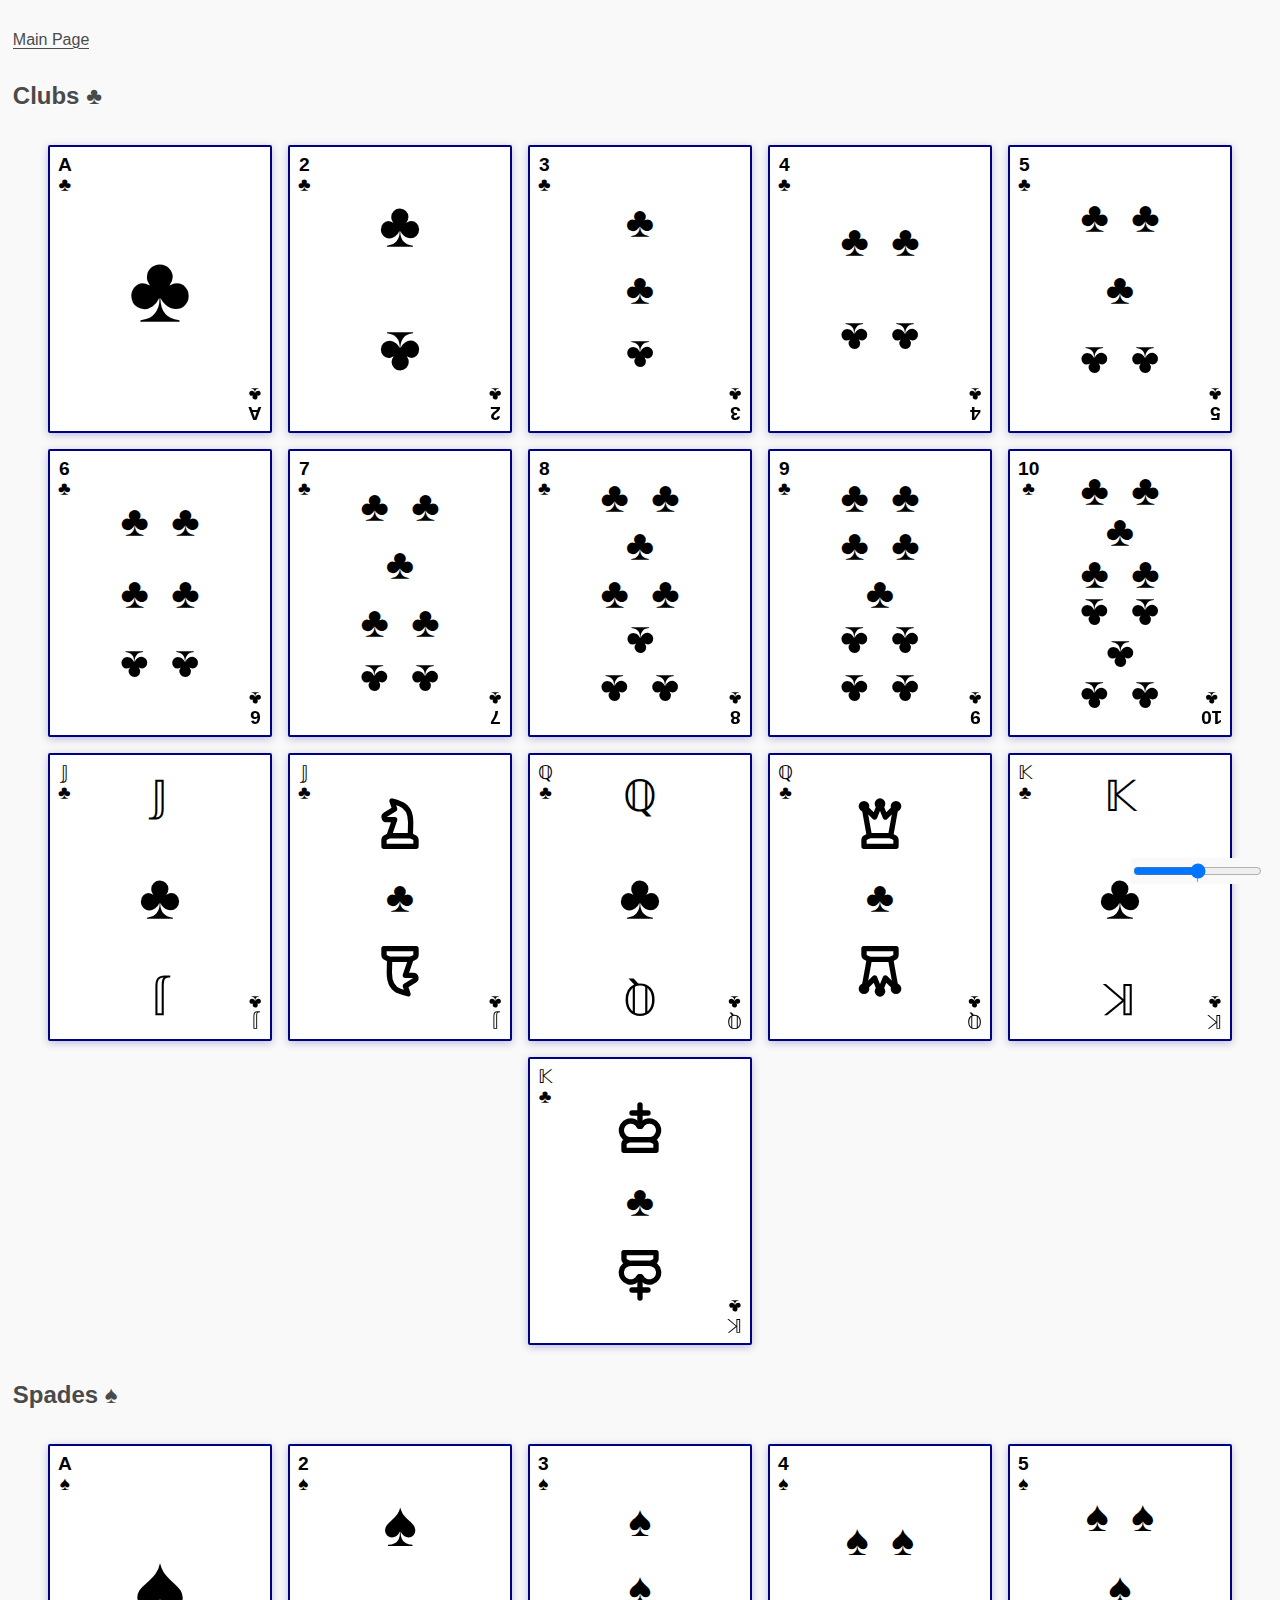
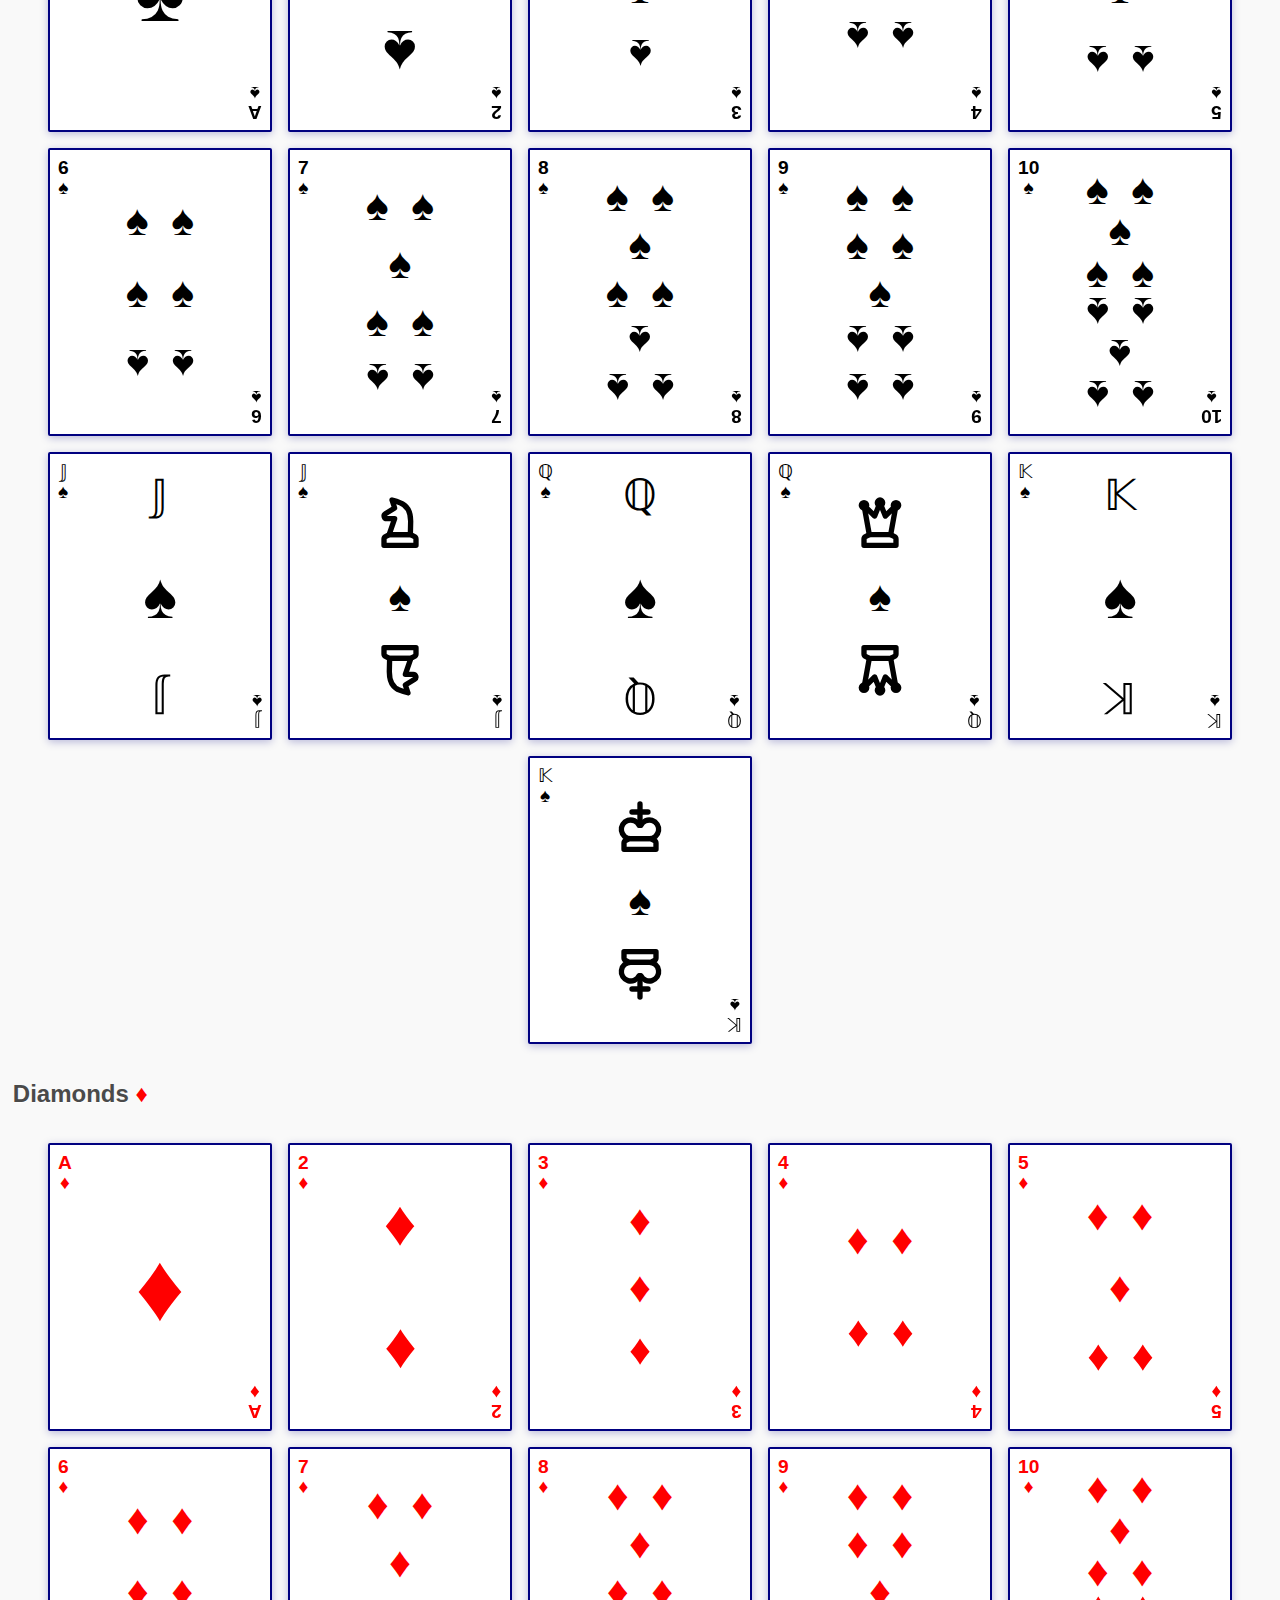
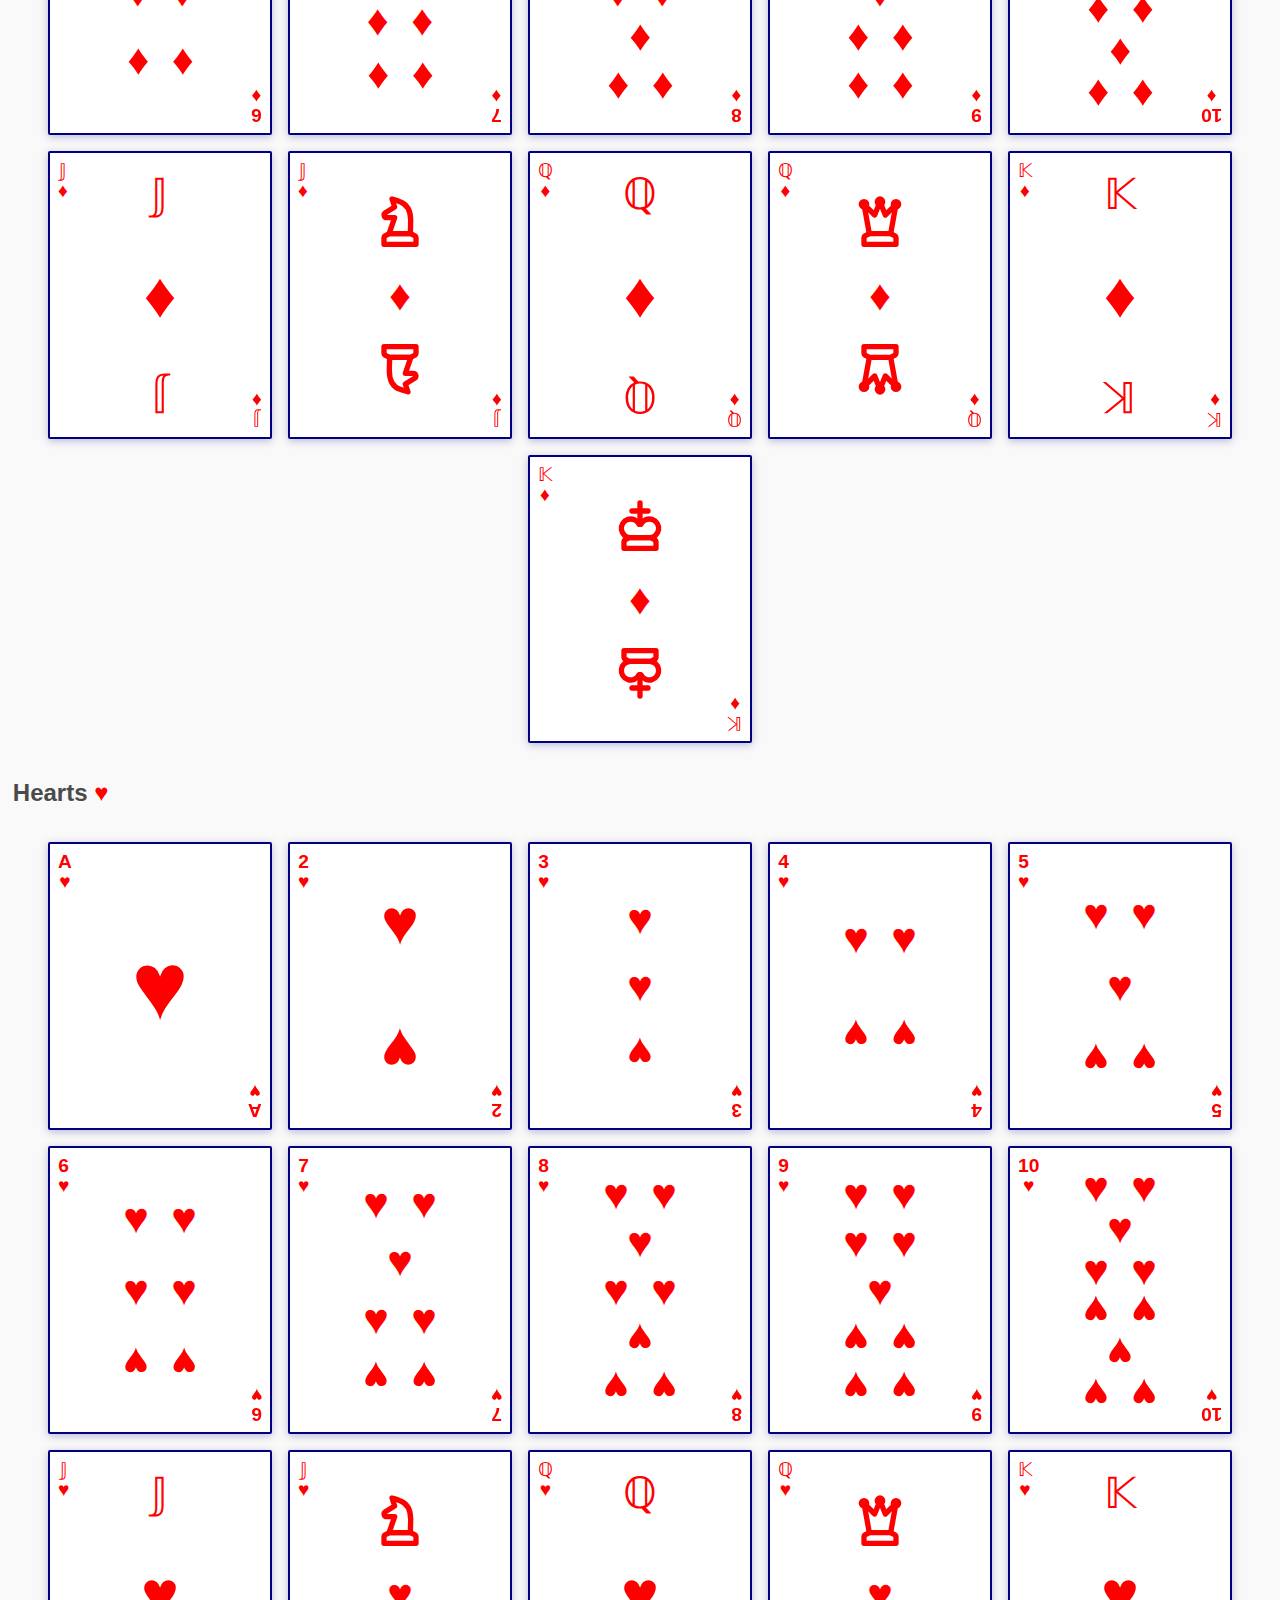
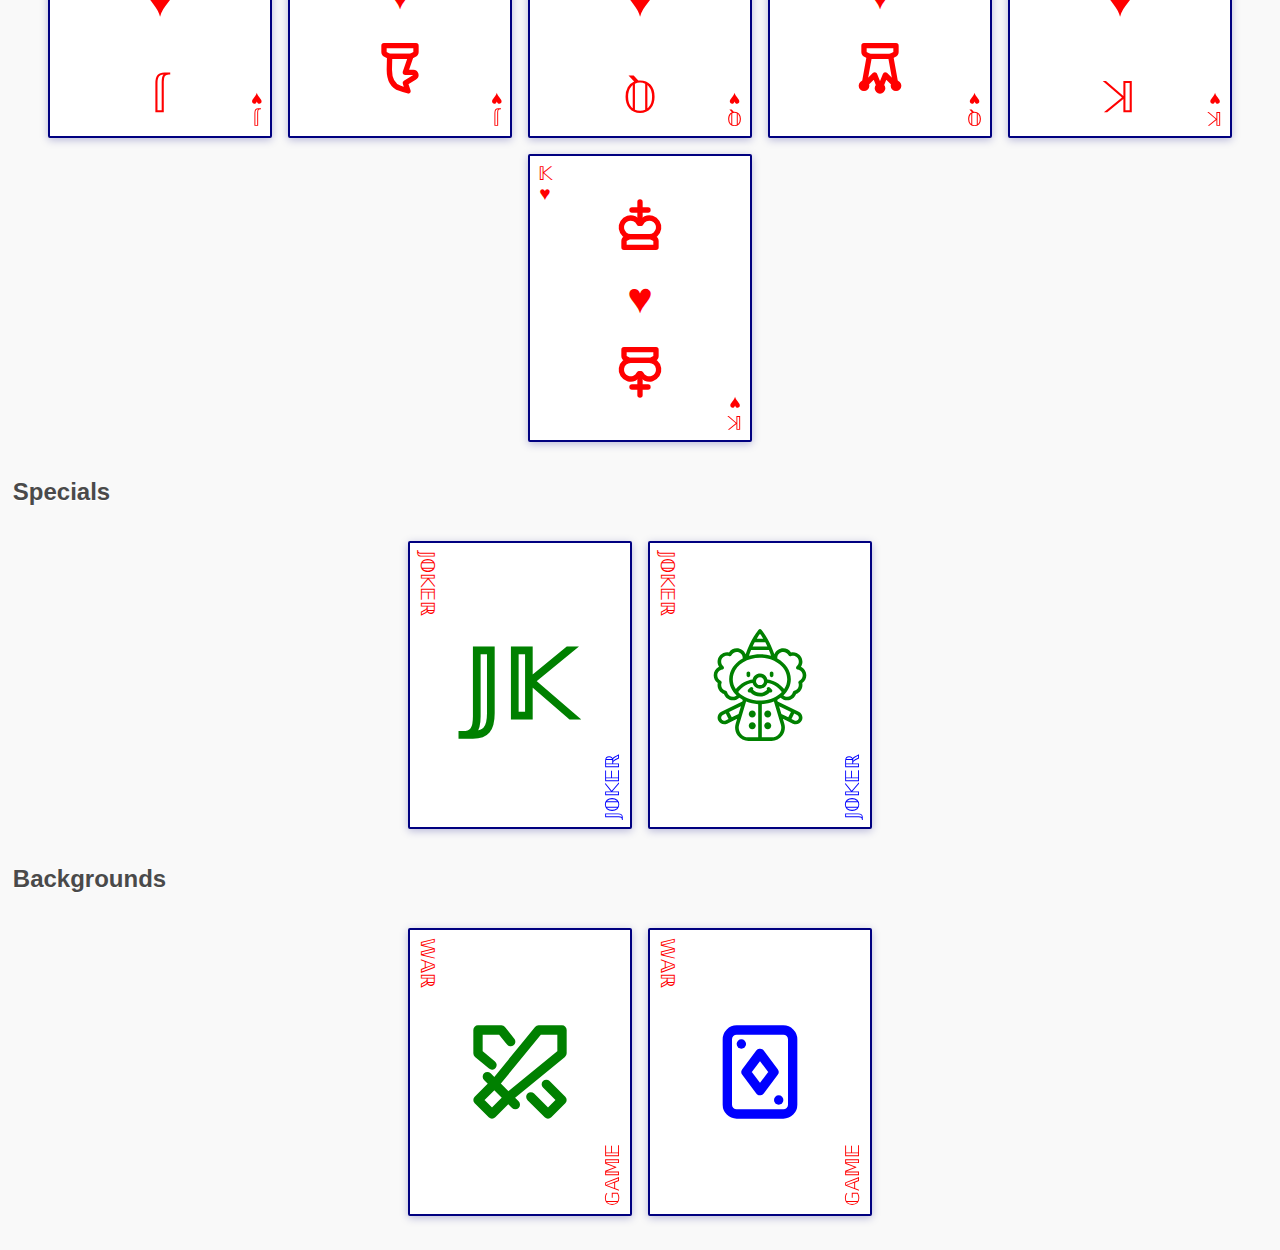
==== card-list.html @ 455659ad "first commit" ====
<html lang="en">
<head>
  <meta name="viewport" content="width=device-width, initial-scale=1.0">

  <link rel="stylesheet" href="./styles/main.css" />
</head>

<body>
  <a href="./index.html">Main Page</a>
  
  <div id="main-container">
    <h2>Clubs &clubsuit;</h2>
    <div class="list">

      <!-- Ace  -->
      <div class="card black">
        <div class="card-top align-items-center">
          <span class="small-letter-suit bold">A</span>
          <span class="small-letter-suit">&clubsuit;</span>
        </div>
        <div class="card-body">
          <span class="single-letter-suit">&clubsuit;</span>
        </div>
        <div class="card-bottom align-items-center">
          <span class="small-letter-suit bold">A</span>
          <span class="small-letter-suit">&clubsuit;</span>
        </div>
      </div>

      <!-- 2 -->
      <div class="card black">
        <div class="card-top align-items-center">
          <span class="small-letter-suit bold">2</span>
          <span class="small-letter-suit">&clubsuit;</span>
        </div>
        <div class="card-body">
          <span class="double-letter-suit">&clubsuit;</span>
          <span class="double-letter-suit flipped">&clubsuit;</span>
        </div>
        <div class="card-bottom align-items-center">
          <span class="small-letter-suit bold">2</span>
          <span class="small-letter-suit">&clubsuit;</span>
        </div>
      </div>

      <!-- 3 -->
      <div class="card black">
        <div class="card-top align-items-center">
          <span class="small-letter-suit bold">3</span>
          <span class="small-letter-suit">&clubsuit;</span>
        </div>
        <div class="card-body">
          <span class="default-letter-suit">&clubsuit;</span>
          <span class="default-letter-suit">&clubsuit;</span>
          <span class="default-letter-suit flipped">&clubsuit;</span>
        </div>
        <div class="card-bottom align-items-center">
          <span class="small-letter-suit bold">3</span>
          <span class="small-letter-suit">&clubsuit;</span>
        </div>
      </div>

      <!-- 4 -->
      <div class="card black">
        <div class="card-top align-items-center">
          <span class="small-letter-suit bold">4</span>
          <span class="small-letter-suit">&clubsuit;</span>
        </div>
        <div class="card-body">
          <div class="suit-group">
            <span class="default-letter-suit">&clubsuit;</span>
            <span class="default-letter-suit">&clubsuit;</span>
          </div>

          <div class="suit-group flipped">
            <span class="default-letter-suit">&clubsuit;</span>
            <span class="default-letter-suit">&clubsuit;</span>
          </div>
        </div>
        <div class="card-bottom align-items-center">
          <span class="small-letter-suit bold">4</span>
          <span class="small-letter-suit">&clubsuit;</span>
        </div>
      </div>

      <!-- 5 -->
      <div class="card black">
        <div class="card-top align-items-center">
          <span class="small-letter-suit bold">5</span>
          <span class="small-letter-suit">&clubsuit;</span>
        </div>
        <div class="card-body">
          <div class="suit-group">
            <span class="default-letter-suit">&clubsuit;</span>
            <span class="default-letter-suit">&clubsuit;</span>
          </div>
          <div class="suit-group">
            <span class="default-letter-suit">&clubsuit;</span>
          </div>
          <div class="suit-group flipped">
            <span class="default-letter-suit">&clubsuit;</span>
            <span class="default-letter-suit">&clubsuit;</span>
          </div>
        </div>
        <div class="card-bottom align-items-center">
          <span class="small-letter-suit bold">5</span>
          <span class="small-letter-suit">&clubsuit;</span>
        </div>
      </div>

      <!-- 6 -->
      <div class="card black">
        <div class="card-top align-items-center">
          <span class="small-letter-suit bold">6</span>
          <span class="small-letter-suit">&clubsuit;</span>
        </div>
        <div class="card-body">
          <div class="suit-group">
            <span class="default-letter-suit">&clubsuit;</span>
            <span class="default-letter-suit">&clubsuit;</span>
          </div>
          <div class="suit-group">
            <span class="default-letter-suit">&clubsuit;</span>
            <span class="default-letter-suit">&clubsuit;</span>
          </div>
          <div class="suit-group flipped">
            <span class="default-letter-suit">&clubsuit;</span>
            <span class="default-letter-suit">&clubsuit;</span>
          </div>
        </div>
        <div class="card-bottom align-items-center">
          <span class="small-letter-suit bold">6</span>
          <span class="small-letter-suit">&clubsuit;</span>
        </div>
      </div>

      <!-- 7 -->
      <div class="card black">
        <div class="card-top align-items-center">
          <span class="small-letter-suit bold">7</span>
          <span class="small-letter-suit">&clubsuit;</span>
        </div>
        <div class="card-body">
          <div class="suit-group">
            <span class="default-letter-suit">&clubsuit;</span>
            <span class="default-letter-suit">&clubsuit;</span>
          </div>
          <div class="suit-group">
            <span class="default-letter-suit">&clubsuit;</span>
          </div>
          <div class="suit-group">
            <span class="default-letter-suit">&clubsuit;</span>
            <span class="default-letter-suit">&clubsuit;</span>
          </div>
          <div class="suit-group flipped">
            <span class="default-letter-suit">&clubsuit;</span>
            <span class="default-letter-suit">&clubsuit;</span>
          </div>
        </div>
        <div class="card-bottom align-items-center">
          <span class="small-letter-suit bold">7</span>
          <span class="small-letter-suit">&clubsuit;</span>
        </div>
      </div>

      <!-- 8 -->
      <div class="card black">
        <div class="card-top align-items-center">
          <span class="small-letter-suit bold">8</span>
          <span class="small-letter-suit">&clubsuit;</span>
        </div>
        <div class="card-body">
          <div class="suit-group">
            <span class="default-letter-suit">&clubsuit;</span>
            <span class="default-letter-suit">&clubsuit;</span>
          </div>
          <div class="suit-group">
            <span class="default-letter-suit">&clubsuit;</span>
          </div>
          <div class="suit-group">
            <span class="default-letter-suit">&clubsuit;</span>
            <span class="default-letter-suit">&clubsuit;</span>
          </div>
          <div class="suit-group flipped">
            <span class="default-letter-suit">&clubsuit;</span>
          </div>
          <div class="suit-group flipped">
            <span class="default-letter-suit">&clubsuit;</span>
            <span class="default-letter-suit">&clubsuit;</span>
          </div>
        </div>
        <div class="card-bottom align-items-center">
          <span class="small-letter-suit bold">8</span>
          <span class="small-letter-suit">&clubsuit;</span>
        </div>
      </div>

      <!-- 9 -->
      <div class="card black">
        <div class="card-top align-items-center">
          <span class="small-letter-suit bold">9</span>
          <span class="small-letter-suit">&clubsuit;</span>
        </div>
        <div class="card-body">
          <div class="suit-group">
            <span class="default-letter-suit">&clubsuit;</span>
            <span class="default-letter-suit">&clubsuit;</span>
          </div>
          <div class="suit-group">
            <span class="default-letter-suit">&clubsuit;</span>
            <span class="default-letter-suit">&clubsuit;</span>
          </div>
          <div class="suit-group">
            <span class="default-letter-suit">&clubsuit;</span>
          </div>
          <div class="suit-group flipped">
            <span class="default-letter-suit">&clubsuit;</span>
            <span class="default-letter-suit">&clubsuit;</span>
          </div>
          <div class="suit-group flipped">
            <span class="default-letter-suit">&clubsuit;</span>
            <span class="default-letter-suit">&clubsuit;</span>
          </div>
        </div>
        <div class="card-bottom align-items-center">
          <span class="small-letter-suit bold">9</span>
          <span class="small-letter-suit">&clubsuit;</span>
        </div>
      </div>

      <!-- 10 -->
      <div class="card black">
        <div class="card-top align-items-center">
          <span class="small-letter-suit bold">10</span>
          <span class="small-letter-suit">&clubsuit;</span>
        </div>
        <div class="card-body">
          <div class="suit-group">
            <span class="default-letter-suit">&clubsuit;</span>
            <span class="default-letter-suit">&clubsuit;</span>
          </div>
          <div class="suit-group">
            <span class="default-letter-suit">&clubsuit;</span>
          </div>
          <div class="suit-group">
            <span class="default-letter-suit">&clubsuit;</span>
            <span class="default-letter-suit">&clubsuit;</span>
          </div>
          <div class="suit-group flipped">
            <span class="default-letter-suit">&clubsuit;</span>
            <span class="default-letter-suit">&clubsuit;</span>
          </div>
          <div class="suit-group flipped">
            <span class="default-letter-suit">&clubsuit;</span>
          </div>
          <div class="suit-group flipped">
            <span class="default-letter-suit">&clubsuit;</span>
            <span class="default-letter-suit">&clubsuit;</span>
          </div>
        </div>
        <div class="card-bottom align-items-center">
          <span class="small-letter-suit bold">10</span>
          <span class="small-letter-suit">&clubsuit;</span>
        </div>
      </div>

      <!-- J -->
      <div class="card black">
        <div class="card-top align-items-center">
          <span class="small-letter-suit">&Jopf;</span>
          <span class="small-letter-suit">&clubsuit;</span>
        </div>
        <div class="card-body">
          <div class="suit-group">
            <span class="default-letter-suit">&Jopf;</span>
          </div>
          <div class="suit-group">
            <span class="double-letter-suit">&clubsuit;</span>
          </div>
          <div class="suit-group flipped">
            <span class="default-letter-suit">&Jopf;</span>
          </div>
        </div>
        <div class="card-bottom align-items-center">
          <span class="small-letter-suit">&Jopf;</span>
          <span class="small-letter-suit">&clubsuit;</span>
        </div>
      </div>

      <!-- J Alternate -->
      <div class="card black">
        <div class="card-top align-items-center">
          <span class="small-letter-suit">&Jopf;</span>
          <span class="small-letter-suit">&clubsuit;</span>
        </div>
        <div class="card-body">
          <div class="suit-group">
            <span class="card-jack-1" />
          </div>
          <div class="suit-group">
            <span class="default-letter-suit">&clubsuit;</span>
          </div>
          <div class="suit-group">
            <span class="card-jack-1 flipped" />
          </div>
        </div>
        <div class="card-bottom align-items-center">
          <span class="small-letter-suit">&Jopf;</span>
          <span class="small-letter-suit">&clubsuit;</span>
        </div>
      </div>

      <!-- Q -->
      <div class="card black">
        <div class="card-top align-items-center">
          <span class="small-letter-suit">&Qopf;</span>
          <span class="small-letter-suit">&clubsuit;</span>
        </div>
        <div class="card-body">
          <div class="suit-group">
            <span class="default-letter-suit">&Qopf;</span>
          </div>
          <div class="suit-group">
            <span class="double-letter-suit">&clubsuit;</span>
          </div>
          <div class="suit-group flipped">
            <span class="default-letter-suit">&Qopf;</span>
          </div>
        </div>
        <div class="card-bottom align-items-center">
          <span class="small-letter-suit">&Qopf;</span>
          <span class="small-letter-suit">&clubsuit;</span>
        </div>
      </div>

      <!-- Q Alternate -->
      <div class="card black">
        <div class="card-top align-items-center">
          <span class="small-letter-suit">&Qopf;</span>
          <span class="small-letter-suit">&clubsuit;</span>
        </div>
        <div class="card-body">
          <div class="suit-group">
            <span class="card-queen-1"></span>
          </div>
          <div class="suit-group">
            <span class="default-letter-suit ">&clubsuit;</span>
          </div>
          <div class="suit-group">
            <span class="card-queen-1 flipped"></span>
          </div>
        </div>
        <div class="card-bottom align-items-center">
          <span class="small-letter-suit">&Qopf;</span>
          <span class="small-letter-suit">&clubsuit;</span>
        </div>
      </div>

      <!-- K -->
      <div class="card black">
        <div class="card-top align-items-center">
          <span class="small-letter-suit">&Kopf;</span>
          <span class="small-letter-suit">&clubsuit;</span>
        </div>
        <div class="card-body">
          <div class="suit-group">
            <span class="default-letter-suit">&Kopf;</span>
          </div>
          <div class="suit-group">
            <span class="double-letter-suit">&clubsuit;</span>
          </div>
          <div class="suit-group flipped">
            <span class="default-letter-suit">&Kopf;</span>
          </div>
        </div>
        <div class="card-bottom align-items-center">
          <span class="small-letter-suit">&Kopf;</span>
          <span class="small-letter-suit">&clubsuit;</span>
        </div>
      </div>

      <!-- K Alternate -->
      <div class="card black">
        <div class="card-top align-items-center">
          <span class="small-letter-suit">&Kopf;</span>
          <span class="small-letter-suit">&clubsuit;</span>
        </div>
        <div class="card-body">
          <div class="suit-group">
            <span class="card-king-1"></span>
          </div>
          <div class="suit-group">
            <span class="default-letter-suit">&clubsuit;</span>
          </div>
          <div class="suit-group">
            <span class="card-king-1 flipped"></span>
          </div>
        </div>
        <div class="card-bottom align-items-center">
          <span class="small-letter-suit">&Kopf;</span>
          <span class="small-letter-suit">&clubsuit;</span>
        </div>
      </div>

    </div>

    <h2>Spades &spadesuit;</h2>
    <div class="list">
      <!-- Ace  -->
      <div class="card black">
        <div class="card-top align-items-center">
          <span class="small-letter-suit bold">A</span>
          <span class="small-letter-suit">&spadesuit;</span>
        </div>
        <div class="card-body">
          <span class="single-letter-suit">&spadesuit;</span>
        </div>
        <div class="card-bottom align-items-center">
          <span class="small-letter-suit bold">A</span>
          <span class="small-letter-suit">&spadesuit;</span>
        </div>
      </div>

      <!-- 2 -->
      <div class="card black">
        <div class="card-top align-items-center">
          <span class="small-letter-suit bold">2</span>
          <span class="small-letter-suit">&spadesuit;</span>
        </div>
        <div class="card-body">
          <span class="double-letter-suit">&spadesuit;</span>
          <span class="double-letter-suit flipped">&spadesuit;</span>
        </div>
        <div class="card-bottom align-items-center">
          <span class="small-letter-suit bold">2</span>
          <span class="small-letter-suit">&spadesuit;</span>
        </div>
      </div>

      <!-- 3 -->
      <div class="card black">
        <div class="card-top align-items-center">
          <span class="small-letter-suit bold">3</span>
          <span class="small-letter-suit">&spadesuit;</span>
        </div>
        <div class="card-body">
          <span class="default-letter-suit">&spadesuit;</span>
          <span class="default-letter-suit">&spadesuit;</span>
          <span class="default-letter-suit flipped">&spadesuit;</span>
        </div>
        <div class="card-bottom align-items-center">
          <span class="small-letter-suit bold">3</span>
          <span class="small-letter-suit">&spadesuit;</span>
        </div>
      </div>

      <!-- 4 -->
      <div class="card black">
        <div class="card-top align-items-center">
          <span class="small-letter-suit bold">4</span>
          <span class="small-letter-suit">&spadesuit;</span>
        </div>
        <div class="card-body">
          <div class="suit-group">
            <span class="default-letter-suit">&spadesuit;</span>
            <span class="default-letter-suit">&spadesuit;</span>
          </div>

          <div class="suit-group flipped">
            <span class="default-letter-suit">&spadesuit;</span>
            <span class="default-letter-suit">&spadesuit;</span>
          </div>
        </div>
        <div class="card-bottom align-items-center">
          <span class="small-letter-suit bold">4</span>
          <span class="small-letter-suit">&spadesuit;</span>
        </div>
      </div>

      <!-- 5 -->
      <div class="card black">
        <div class="card-top align-items-center">
          <span class="small-letter-suit bold">5</span>
          <span class="small-letter-suit">&spadesuit;</span>
        </div>
        <div class="card-body">
          <div class="suit-group">
            <span class="default-letter-suit">&spadesuit;</span>
            <span class="default-letter-suit">&spadesuit;</span>
          </div>
          <div class="suit-group">
            <span class="default-letter-suit">&spadesuit;</span>
          </div>
          <div class="suit-group flipped">
            <span class="default-letter-suit">&spadesuit;</span>
            <span class="default-letter-suit">&spadesuit;</span>
          </div>
        </div>
        <div class="card-bottom align-items-center">
          <span class="small-letter-suit bold">5</span>
          <span class="small-letter-suit">&spadesuit;</span>
        </div>
      </div>

      <!-- 6 -->
      <div class="card black">
        <div class="card-top align-items-center">
          <span class="small-letter-suit bold">6</span>
          <span class="small-letter-suit">&spadesuit;</span>
        </div>
        <div class="card-body">
          <div class="suit-group">
            <span class="default-letter-suit">&spadesuit;</span>
            <span class="default-letter-suit">&spadesuit;</span>
          </div>
          <div class="suit-group">
            <span class="default-letter-suit">&spadesuit;</span>
            <span class="default-letter-suit">&spadesuit;</span>
          </div>
          <div class="suit-group flipped">
            <span class="default-letter-suit">&spadesuit;</span>
            <span class="default-letter-suit">&spadesuit;</span>
          </div>
        </div>
        <div class="card-bottom align-items-center">
          <span class="small-letter-suit bold">6</span>
          <span class="small-letter-suit">&spadesuit;</span>
        </div>
      </div>

      <!-- 7 -->
      <div class="card black">
        <div class="card-top align-items-center">
          <span class="small-letter-suit bold">7</span>
          <span class="small-letter-suit">&spadesuit;</span>
        </div>
        <div class="card-body">
          <div class="suit-group">
            <span class="default-letter-suit">&spadesuit;</span>
            <span class="default-letter-suit">&spadesuit;</span>
          </div>
          <div class="suit-group">
            <span class="default-letter-suit">&spadesuit;</span>
          </div>
          <div class="suit-group">
            <span class="default-letter-suit">&spadesuit;</span>
            <span class="default-letter-suit">&spadesuit;</span>
          </div>
          <div class="suit-group flipped">
            <span class="default-letter-suit">&spadesuit;</span>
            <span class="default-letter-suit">&spadesuit;</span>
          </div>
        </div>
        <div class="card-bottom align-items-center">
          <span class="small-letter-suit bold">7</span>
          <span class="small-letter-suit">&spadesuit;</span>
        </div>
      </div>

      <!-- 8 -->
      <div class="card black">
        <div class="card-top align-items-center">
          <span class="small-letter-suit bold">8</span>
          <span class="small-letter-suit">&spadesuit;</span>
        </div>
        <div class="card-body">
          <div class="suit-group">
            <span class="default-letter-suit">&spadesuit;</span>
            <span class="default-letter-suit">&spadesuit;</span>
          </div>
          <div class="suit-group">
            <span class="default-letter-suit">&spadesuit;</span>
          </div>
          <div class="suit-group">
            <span class="default-letter-suit">&spadesuit;</span>
            <span class="default-letter-suit">&spadesuit;</span>
          </div>
          <div class="suit-group flipped">
            <span class="default-letter-suit">&spadesuit;</span>
          </div>
          <div class="suit-group flipped">
            <span class="default-letter-suit">&spadesuit;</span>
            <span class="default-letter-suit">&spadesuit;</span>
          </div>
        </div>
        <div class="card-bottom align-items-center">
          <span class="small-letter-suit bold">8</span>
          <span class="small-letter-suit">&spadesuit;</span>
        </div>
      </div>

      <!-- 9 -->
      <div class="card black">
        <div class="card-top align-items-center">
          <span class="small-letter-suit bold">9</span>
          <span class="small-letter-suit">&spadesuit;</span>
        </div>
        <div class="card-body">
          <div class="suit-group">
            <span class="default-letter-suit">&spadesuit;</span>
            <span class="default-letter-suit">&spadesuit;</span>
          </div>
          <div class="suit-group">
            <span class="default-letter-suit">&spadesuit;</span>
            <span class="default-letter-suit">&spadesuit;</span>
          </div>
          <div class="suit-group">
            <span class="default-letter-suit">&spadesuit;</span>
          </div>
          <div class="suit-group flipped">
            <span class="default-letter-suit">&spadesuit;</span>
            <span class="default-letter-suit">&spadesuit;</span>
          </div>
          <div class="suit-group flipped">
            <span class="default-letter-suit">&spadesuit;</span>
            <span class="default-letter-suit">&spadesuit;</span>
          </div>
        </div>
        <div class="card-bottom align-items-center">
          <span class="small-letter-suit bold">9</span>
          <span class="small-letter-suit">&spadesuit;</span>
        </div>
      </div>

      <!-- 10 -->
      <div class="card black">
        <div class="card-top align-items-center">
          <span class="small-letter-suit bold">10</span>
          <span class="small-letter-suit">&spadesuit;</span>
        </div>
        <div class="card-body">
          <div class="suit-group">
            <span class="default-letter-suit">&spadesuit;</span>
            <span class="default-letter-suit">&spadesuit;</span>
          </div>
          <div class="suit-group">
            <span class="default-letter-suit">&spadesuit;</span>
          </div>
          <div class="suit-group">
            <span class="default-letter-suit">&spadesuit;</span>
            <span class="default-letter-suit">&spadesuit;</span>
          </div>
          <div class="suit-group flipped">
            <span class="default-letter-suit">&spadesuit;</span>
            <span class="default-letter-suit">&spadesuit;</span>
          </div>
          <div class="suit-group flipped">
            <span class="default-letter-suit">&spadesuit;</span>
          </div>
          <div class="suit-group flipped">
            <span class="default-letter-suit">&spadesuit;</span>
            <span class="default-letter-suit">&spadesuit;</span>
          </div>
        </div>
        <div class="card-bottom align-items-center">
          <span class="small-letter-suit bold">10</span>
          <span class="small-letter-suit">&spadesuit;</span>
        </div>
      </div>

      <!-- J -->
      <div class="card black">
        <div class="card-top align-items-center">
          <span class="small-letter-suit">&Jopf;</span>
          <span class="small-letter-suit">&spadesuit;</span>
        </div>
        <div class="card-body">
          <div class="suit-group">
            <span class="default-letter-suit">&Jopf;</span>
          </div>
          <div class="suit-group">
            <span class="double-letter-suit">&spadesuit;</span>
          </div>
          <div class="suit-group flipped">
            <span class="default-letter-suit">&Jopf;</span>
          </div>
        </div>
        <div class="card-bottom align-items-center">
          <span class="small-letter-suit">&Jopf;</span>
          <span class="small-letter-suit">&spadesuit;</span>
        </div>
      </div>

      <!-- J Alternate -->
      <div class="card black">
        <div class="card-top align-items-center">
          <span class="small-letter-suit">&Jopf;</span>
          <span class="small-letter-suit">&spadesuit;</span>
        </div>
        <div class="card-body">
          <div class="suit-group">
            <span class="card-jack-1" />
          </div>
          <div class="suit-group">
            <span class="default-letter-suit">&spadesuit;</span>
          </div>
          <div class="suit-group">
            <span class="card-jack-1 flipped" />
          </div>
        </div>
        <div class="card-bottom align-items-center">
          <span class="small-letter-suit">&Jopf;</span>
          <span class="small-letter-suit">&spadesuit;</span>
        </div>
      </div>

      <!-- Q -->
      <div class="card black">
        <div class="card-top align-items-center">
          <span class="small-letter-suit">&Qopf;</span>
          <span class="small-letter-suit">&spadesuit;</span>
        </div>
        <div class="card-body">
          <div class="suit-group">
            <span class="default-letter-suit">&Qopf;</span>
          </div>
          <div class="suit-group">
            <span class="double-letter-suit">&spadesuit;</span>
          </div>
          <div class="suit-group flipped">
            <span class="default-letter-suit">&Qopf;</span>
          </div>
        </div>
        <div class="card-bottom align-items-center">
          <span class="small-letter-suit">&Qopf;</span>
          <span class="small-letter-suit">&spadesuit;</span>
        </div>
      </div>

      <!-- Q Alternate -->
      <div class="card black">
        <div class="card-top align-items-center">
          <span class="small-letter-suit">&Qopf;</span>
          <span class="small-letter-suit">&spadesuit;</span>
        </div>
        <div class="card-body">
          <div class="suit-group">
            <span class="card-queen-1"></span>
          </div>
          <div class="suit-group">
            <span class="default-letter-suit ">&spadesuit;</span>
          </div>
          <div class="suit-group">
            <span class="card-queen-1 flipped"></span>
          </div>
        </div>
        <div class="card-bottom align-items-center">
          <span class="small-letter-suit">&Qopf;</span>
          <span class="small-letter-suit">&spadesuit;</span>
        </div>
      </div>

      <!-- K -->
      <div class="card black">
        <div class="card-top align-items-center">
          <span class="small-letter-suit">&Kopf;</span>
          <span class="small-letter-suit">&spadesuit;</span>
        </div>
        <div class="card-body">
          <div class="suit-group">
            <span class="default-letter-suit">&Kopf;</span>
          </div>
          <div class="suit-group">
            <span class="double-letter-suit">&spadesuit;</span>
          </div>
          <div class="suit-group flipped">
            <span class="default-letter-suit">&Kopf;</span>
          </div>
        </div>
        <div class="card-bottom align-items-center">
          <span class="small-letter-suit">&Kopf;</span>
          <span class="small-letter-suit">&spadesuit;</span>
        </div>
      </div>

      <!-- K Alternate -->
      <div class="card black">
        <div class="card-top align-items-center">
          <span class="small-letter-suit">&Kopf;</span>
          <span class="small-letter-suit">&spadesuit;</span>
        </div>
        <div class="card-body">
          <div class="suit-group">
            <span class="card-king-1"></span>
          </div>
          <div class="suit-group">
            <span class="default-letter-suit">&spadesuit;</span>
          </div>
          <div class="suit-group">
            <span class="card-king-1 flipped"></span>
          </div>
        </div>
        <div class="card-bottom align-items-center">
          <span class="small-letter-suit">&Kopf;</span>
          <span class="small-letter-suit">&spadesuit;</span>
        </div>
      </div>
    </div>

    <h2>Diamonds <span class="red">&diamondsuit;</span></h2>
    <div class="list">

      <!-- Ace  -->
      <div class="card red">
        <div class="card-top align-items-center">
          <span class="small-letter-suit bold">A</span>
          <span class="small-letter-suit">&diamondsuit;</span>
        </div>
        <div class="card-body">
          <span class="single-letter-suit">&diamondsuit;</span>
        </div>
        <div class="card-bottom align-items-center">
          <span class="small-letter-suit bold">A</span>
          <span class="small-letter-suit">&diamondsuit;</span>
        </div>
      </div>

      <!-- 2 -->
      <div class="card red">
        <div class="card-top align-items-center">
          <span class="small-letter-suit bold">2</span>
          <span class="small-letter-suit">&diamondsuit;</span>
        </div>
        <div class="card-body">
          <span class="double-letter-suit">&diamondsuit;</span>
          <span class="double-letter-suit flipped">&diamondsuit;</span>
        </div>
        <div class="card-bottom align-items-center">
          <span class="small-letter-suit bold">2</span>
          <span class="small-letter-suit">&diamondsuit;</span>
        </div>
      </div>

      <!-- 3 -->
      <div class="card red">
        <div class="card-top align-items-center">
          <span class="small-letter-suit bold">3</span>
          <span class="small-letter-suit">&diamondsuit;</span>
        </div>
        <div class="card-body">
          <span class="default-letter-suit">&diamondsuit;</span>
          <span class="default-letter-suit">&diamondsuit;</span>
          <span class="default-letter-suit flipped">&diamondsuit;</span>
        </div>
        <div class="card-bottom align-items-center">
          <span class="small-letter-suit bold">3</span>
          <span class="small-letter-suit">&diamondsuit;</span>
        </div>
      </div>

      <!-- 4 -->
      <div class="card red">
        <div class="card-top align-items-center">
          <span class="small-letter-suit bold">4</span>
          <span class="small-letter-suit">&diamondsuit;</span>
        </div>
        <div class="card-body">
          <div class="suit-group">
            <span class="default-letter-suit">&diamondsuit;</span>
            <span class="default-letter-suit">&diamondsuit;</span>
          </div>

          <div class="suit-group flipped">
            <span class="default-letter-suit">&diamondsuit;</span>
            <span class="default-letter-suit">&diamondsuit;</span>
          </div>
        </div>
        <div class="card-bottom align-items-center">
          <span class="small-letter-suit bold">4</span>
          <span class="small-letter-suit">&diamondsuit;</span>
        </div>
      </div>

      <!-- 5 -->
      <div class="card red">
        <div class="card-top align-items-center">
          <span class="small-letter-suit bold">5</span>
          <span class="small-letter-suit">&diamondsuit;</span>
        </div>
        <div class="card-body">
          <div class="suit-group">
            <span class="default-letter-suit">&diamondsuit;</span>
            <span class="default-letter-suit">&diamondsuit;</span>
          </div>
          <div class="suit-group">
            <span class="default-letter-suit">&diamondsuit;</span>
          </div>
          <div class="suit-group flipped">
            <span class="default-letter-suit">&diamondsuit;</span>
            <span class="default-letter-suit">&diamondsuit;</span>
          </div>
        </div>
        <div class="card-bottom align-items-center">
          <span class="small-letter-suit bold">5</span>
          <span class="small-letter-suit">&diamondsuit;</span>
        </div>
      </div>

      <!-- 6 -->
      <div class="card red">
        <div class="card-top align-items-center">
          <span class="small-letter-suit bold">6</span>
          <span class="small-letter-suit">&diamondsuit;</span>
        </div>
        <div class="card-body">
          <div class="suit-group">
            <span class="default-letter-suit">&diamondsuit;</span>
            <span class="default-letter-suit">&diamondsuit;</span>
          </div>
          <div class="suit-group">
            <span class="default-letter-suit">&diamondsuit;</span>
            <span class="default-letter-suit">&diamondsuit;</span>
          </div>
          <div class="suit-group flipped">
            <span class="default-letter-suit">&diamondsuit;</span>
            <span class="default-letter-suit">&diamondsuit;</span>
          </div>
        </div>
        <div class="card-bottom align-items-center">
          <span class="small-letter-suit bold">6</span>
          <span class="small-letter-suit">&diamondsuit;</span>
        </div>
      </div>

      <!-- 7 -->
      <div class="card red">
        <div class="card-top align-items-center">
          <span class="small-letter-suit bold">7</span>
          <span class="small-letter-suit">&diamondsuit;</span>
        </div>
        <div class="card-body">
          <div class="suit-group">
            <span class="default-letter-suit">&diamondsuit;</span>
            <span class="default-letter-suit">&diamondsuit;</span>
          </div>
          <div class="suit-group">
            <span class="default-letter-suit">&diamondsuit;</span>
          </div>
          <div class="suit-group">
            <span class="default-letter-suit">&diamondsuit;</span>
            <span class="default-letter-suit">&diamondsuit;</span>
          </div>
          <div class="suit-group flipped">
            <span class="default-letter-suit">&diamondsuit;</span>
            <span class="default-letter-suit">&diamondsuit;</span>
          </div>
        </div>
        <div class="card-bottom align-items-center">
          <span class="small-letter-suit bold">7</span>
          <span class="small-letter-suit">&diamondsuit;</span>
        </div>
      </div>

      <!-- 8 -->
      <div class="card red">
        <div class="card-top align-items-center">
          <span class="small-letter-suit bold">8</span>
          <span class="small-letter-suit">&diamondsuit;</span>
        </div>
        <div class="card-body">
          <div class="suit-group">
            <span class="default-letter-suit">&diamondsuit;</span>
            <span class="default-letter-suit">&diamondsuit;</span>
          </div>
          <div class="suit-group">
            <span class="default-letter-suit">&diamondsuit;</span>
          </div>
          <div class="suit-group">
            <span class="default-letter-suit">&diamondsuit;</span>
            <span class="default-letter-suit">&diamondsuit;</span>
          </div>
          <div class="suit-group flipped">
            <span class="default-letter-suit">&diamondsuit;</span>
          </div>
          <div class="suit-group flipped">
            <span class="default-letter-suit">&diamondsuit;</span>
            <span class="default-letter-suit">&diamondsuit;</span>
          </div>
        </div>
        <div class="card-bottom align-items-center">
          <span class="small-letter-suit bold">8</span>
          <span class="small-letter-suit">&diamondsuit;</span>
        </div>
      </div>

      <!-- 9 -->
      <div class="card red">
        <div class="card-top align-items-center">
          <span class="small-letter-suit bold">9</span>
          <span class="small-letter-suit">&diamondsuit;</span>
        </div>
        <div class="card-body">
          <div class="suit-group">
            <span class="default-letter-suit">&diamondsuit;</span>
            <span class="default-letter-suit">&diamondsuit;</span>
          </div>
          <div class="suit-group">
            <span class="default-letter-suit">&diamondsuit;</span>
            <span class="default-letter-suit">&diamondsuit;</span>
          </div>
          <div class="suit-group">
            <span class="default-letter-suit">&diamondsuit;</span>
          </div>
          <div class="suit-group flipped">
            <span class="default-letter-suit">&diamondsuit;</span>
            <span class="default-letter-suit">&diamondsuit;</span>
          </div>
          <div class="suit-group flipped">
            <span class="default-letter-suit">&diamondsuit;</span>
            <span class="default-letter-suit">&diamondsuit;</span>
          </div>
        </div>
        <div class="card-bottom align-items-center">
          <span class="small-letter-suit bold">9</span>
          <span class="small-letter-suit">&diamondsuit;</span>
        </div>
      </div>

      <!-- 10 -->
      <div class="card red">
        <div class="card-top align-items-center">
          <span class="small-letter-suit bold">10</span>
          <span class="small-letter-suit">&diamondsuit;</span>
        </div>
        <div class="card-body">
          <div class="suit-group">
            <span class="default-letter-suit">&diamondsuit;</span>
            <span class="default-letter-suit">&diamondsuit;</span>
          </div>
          <div class="suit-group">
            <span class="default-letter-suit">&diamondsuit;</span>
          </div>
          <div class="suit-group">
            <span class="default-letter-suit">&diamondsuit;</span>
            <span class="default-letter-suit">&diamondsuit;</span>
          </div>
          <div class="suit-group flipped">
            <span class="default-letter-suit">&diamondsuit;</span>
            <span class="default-letter-suit">&diamondsuit;</span>
          </div>
          <div class="suit-group flipped">
            <span class="default-letter-suit">&diamondsuit;</span>
          </div>
          <div class="suit-group flipped">
            <span class="default-letter-suit">&diamondsuit;</span>
            <span class="default-letter-suit">&diamondsuit;</span>
          </div>
        </div>
        <div class="card-bottom align-items-center">
          <span class="small-letter-suit bold">10</span>
          <span class="small-letter-suit">&diamondsuit;</span>
        </div>
      </div>

      <!-- J -->
      <div class="card red">
        <div class="card-top align-items-center">
          <span class="small-letter-suit">&Jopf;</span>
          <span class="small-letter-suit">&diamondsuit;</span>
        </div>
        <div class="card-body">
          <div class="suit-group">
            <span class="default-letter-suit">&Jopf;</span>
          </div>
          <div class="suit-group">
            <span class="double-letter-suit">&diamondsuit;</span>
          </div>
          <div class="suit-group flipped">
            <span class="default-letter-suit">&Jopf;</span>
          </div>
        </div>
        <div class="card-bottom align-items-center">
          <span class="small-letter-suit">&Jopf;</span>
          <span class="small-letter-suit">&diamondsuit;</span>
        </div>
      </div>

      <!-- J Alternate -->
      <div class="card red">
        <div class="card-top align-items-center">
          <span class="small-letter-suit">&Jopf;</span>
          <span class="small-letter-suit">&diamondsuit;</span>
        </div>
        <div class="card-body">
          <div class="suit-group">
            <span class="card-jack-1-red" />
          </div>
          <div class="suit-group">
            <span class="default-letter-suit">&diamondsuit;</span>
          </div>
          <div class="suit-group">
            <span class="card-jack-1-red flipped" />
          </div>
        </div>
        <div class="card-bottom align-items-center">
          <span class="small-letter-suit">&Jopf;</span>
          <span class="small-letter-suit">&diamondsuit;</span>
        </div>
      </div>

      <!-- Q -->
      <div class="card red">
        <div class="card-top align-items-center">
          <span class="small-letter-suit">&Qopf;</span>
          <span class="small-letter-suit">&diamondsuit;</span>
        </div>
        <div class="card-body">
          <div class="suit-group">
            <span class="default-letter-suit">&Qopf;</span>
          </div>
          <div class="suit-group">
            <span class="double-letter-suit">&diamondsuit;</span>
          </div>
          <div class="suit-group flipped">
            <span class="default-letter-suit">&Qopf;</span>
          </div>
        </div>
        <div class="card-bottom align-items-center">
          <span class="small-letter-suit">&Qopf;</span>
          <span class="small-letter-suit">&diamondsuit;</span>
        </div>
      </div>

      <!-- Q Alternate -->
      <div class="card red">
        <div class="card-top align-items-center">
          <span class="small-letter-suit">&Qopf;</span>
          <span class="small-letter-suit">&diamondsuit;</span>
        </div>
        <div class="card-body">
          <div class="suit-group">
            <span class="card-queen-1-red"></span>
          </div>
          <div class="suit-group">
            <span class="default-letter-suit ">&diamondsuit;</span>
          </div>
          <div class="suit-group">
            <span class="card-queen-1-red flipped"></span>
          </div>
        </div>
        <div class="card-bottom align-items-center">
          <span class="small-letter-suit">&Qopf;</span>
          <span class="small-letter-suit">&diamondsuit;</span>
        </div>
      </div>

      <!-- K -->
      <div class="card red">
        <div class="card-top align-items-center">
          <span class="small-letter-suit">&Kopf;</span>
          <span class="small-letter-suit">&diamondsuit;</span>
        </div>
        <div class="card-body">
          <div class="suit-group">
            <span class="default-letter-suit">&Kopf;</span>
          </div>
          <div class="suit-group">
            <span class="double-letter-suit">&diamondsuit;</span>
          </div>
          <div class="suit-group flipped">
            <span class="default-letter-suit">&Kopf;</span>
          </div>
        </div>
        <div class="card-bottom align-items-center">
          <span class="small-letter-suit">&Kopf;</span>
          <span class="small-letter-suit">&diamondsuit;</span>
        </div>
      </div>

      <!-- K Alternate -->
      <div class="card red">
        <div class="card-top align-items-center">
          <span class="small-letter-suit">&Kopf;</span>
          <span class="small-letter-suit">&diamondsuit;</span>
        </div>
        <div class="card-body">
          <div class="suit-group">
            <span class="card-king-1-red"></span>
          </div>
          <div class="suit-group">
            <span class="default-letter-suit">&diamondsuit;</span>
          </div>
          <div class="suit-group">
            <span class="card-king-1-red flipped"></span>
          </div>
        </div>
        <div class="card-bottom align-items-center">
          <span class="small-letter-suit">&Kopf;</span>
          <span class="small-letter-suit">&diamondsuit;</span>
        </div>
      </div>

    </div>

    <h2>Hearts <span class="red">&heartsuit;</span></h2>
    <div class="list">

      <!-- Ace  -->
      <div class="card red">
        <div class="card-top align-items-center">
          <span class="small-letter-suit bold">A</span>
          <span class="small-letter-suit">&heartsuit;</span>
        </div>
        <div class="card-body">
          <span class="single-letter-suit">&heartsuit;</span>
        </div>
        <div class="card-bottom align-items-center">
          <span class="small-letter-suit bold">A</span>
          <span class="small-letter-suit">&heartsuit;</span>
        </div>
      </div>

      <!-- 2 -->
      <div class="card red">
        <div class="card-top align-items-center">
          <span class="small-letter-suit bold">2</span>
          <span class="small-letter-suit">&heartsuit;</span>
        </div>
        <div class="card-body">
          <span class="double-letter-suit">&heartsuit;</span>
          <span class="double-letter-suit flipped">&heartsuit;</span>
        </div>
        <div class="card-bottom align-items-center">
          <span class="small-letter-suit bold">2</span>
          <span class="small-letter-suit">&heartsuit;</span>
        </div>
      </div>

      <!-- 3 -->
      <div class="card red">
        <div class="card-top align-items-center">
          <span class="small-letter-suit bold">3</span>
          <span class="small-letter-suit">&heartsuit;</span>
        </div>
        <div class="card-body">
          <span class="default-letter-suit">&heartsuit;</span>
          <span class="default-letter-suit">&heartsuit;</span>
          <span class="default-letter-suit flipped">&heartsuit;</span>
        </div>
        <div class="card-bottom align-items-center">
          <span class="small-letter-suit bold">3</span>
          <span class="small-letter-suit">&heartsuit;</span>
        </div>
      </div>

      <!-- 4 -->
      <div class="card red">
        <div class="card-top align-items-center">
          <span class="small-letter-suit bold">4</span>
          <span class="small-letter-suit">&heartsuit;</span>
        </div>
        <div class="card-body">
          <div class="suit-group">
            <span class="default-letter-suit">&heartsuit;</span>
            <span class="default-letter-suit">&heartsuit;</span>
          </div>

          <div class="suit-group flipped">
            <span class="default-letter-suit">&heartsuit;</span>
            <span class="default-letter-suit">&heartsuit;</span>
          </div>
        </div>
        <div class="card-bottom align-items-center">
          <span class="small-letter-suit bold">4</span>
          <span class="small-letter-suit">&heartsuit;</span>
        </div>
      </div>

      <!-- 5 -->
      <div class="card red">
        <div class="card-top align-items-center">
          <span class="small-letter-suit bold">5</span>
          <span class="small-letter-suit">&heartsuit;</span>
        </div>
        <div class="card-body">
          <div class="suit-group">
            <span class="default-letter-suit">&heartsuit;</span>
            <span class="default-letter-suit">&heartsuit;</span>
          </div>
          <div class="suit-group">
            <span class="default-letter-suit">&heartsuit;</span>
          </div>
          <div class="suit-group flipped">
            <span class="default-letter-suit">&heartsuit;</span>
            <span class="default-letter-suit">&heartsuit;</span>
          </div>
        </div>
        <div class="card-bottom align-items-center">
          <span class="small-letter-suit bold">5</span>
          <span class="small-letter-suit">&heartsuit;</span>
        </div>
      </div>

      <!-- 6 -->
      <div class="card red">
        <div class="card-top align-items-center">
          <span class="small-letter-suit bold">6</span>
          <span class="small-letter-suit">&heartsuit;</span>
        </div>
        <div class="card-body">
          <div class="suit-group">
            <span class="default-letter-suit">&heartsuit;</span>
            <span class="default-letter-suit">&heartsuit;</span>
          </div>
          <div class="suit-group">
            <span class="default-letter-suit">&heartsuit;</span>
            <span class="default-letter-suit">&heartsuit;</span>
          </div>
          <div class="suit-group flipped">
            <span class="default-letter-suit">&heartsuit;</span>
            <span class="default-letter-suit">&heartsuit;</span>
          </div>
        </div>
        <div class="card-bottom align-items-center">
          <span class="small-letter-suit bold">6</span>
          <span class="small-letter-suit">&heartsuit;</span>
        </div>
      </div>

      <!-- 7 -->
      <div class="card red">
        <div class="card-top align-items-center">
          <span class="small-letter-suit bold">7</span>
          <span class="small-letter-suit">&heartsuit;</span>
        </div>
        <div class="card-body">
          <div class="suit-group">
            <span class="default-letter-suit">&heartsuit;</span>
            <span class="default-letter-suit">&heartsuit;</span>
          </div>
          <div class="suit-group">
            <span class="default-letter-suit">&heartsuit;</span>
          </div>
          <div class="suit-group">
            <span class="default-letter-suit">&heartsuit;</span>
            <span class="default-letter-suit">&heartsuit;</span>
          </div>
          <div class="suit-group flipped">
            <span class="default-letter-suit">&heartsuit;</span>
            <span class="default-letter-suit">&heartsuit;</span>
          </div>
        </div>
        <div class="card-bottom align-items-center">
          <span class="small-letter-suit bold">7</span>
          <span class="small-letter-suit">&heartsuit;</span>
        </div>
      </div>

      <!-- 8 -->
      <div class="card red">
        <div class="card-top align-items-center">
          <span class="small-letter-suit bold">8</span>
          <span class="small-letter-suit">&heartsuit;</span>
        </div>
        <div class="card-body">
          <div class="suit-group">
            <span class="default-letter-suit">&heartsuit;</span>
            <span class="default-letter-suit">&heartsuit;</span>
          </div>
          <div class="suit-group">
            <span class="default-letter-suit">&heartsuit;</span>
          </div>
          <div class="suit-group">
            <span class="default-letter-suit">&heartsuit;</span>
            <span class="default-letter-suit">&heartsuit;</span>
          </div>
          <div class="suit-group flipped">
            <span class="default-letter-suit">&heartsuit;</span>
          </div>
          <div class="suit-group flipped">
            <span class="default-letter-suit">&heartsuit;</span>
            <span class="default-letter-suit">&heartsuit;</span>
          </div>
        </div>
        <div class="card-bottom align-items-center">
          <span class="small-letter-suit bold">8</span>
          <span class="small-letter-suit">&heartsuit;</span>
        </div>
      </div>

      <!-- 9 -->
      <div class="card red">
        <div class="card-top align-items-center">
          <span class="small-letter-suit bold">9</span>
          <span class="small-letter-suit">&heartsuit;</span>
        </div>
        <div class="card-body">
          <div class="suit-group">
            <span class="default-letter-suit">&heartsuit;</span>
            <span class="default-letter-suit">&heartsuit;</span>
          </div>
          <div class="suit-group">
            <span class="default-letter-suit">&heartsuit;</span>
            <span class="default-letter-suit">&heartsuit;</span>
          </div>
          <div class="suit-group">
            <span class="default-letter-suit">&heartsuit;</span>
          </div>
          <div class="suit-group flipped">
            <span class="default-letter-suit">&heartsuit;</span>
            <span class="default-letter-suit">&heartsuit;</span>
          </div>
          <div class="suit-group flipped">
            <span class="default-letter-suit">&heartsuit;</span>
            <span class="default-letter-suit">&heartsuit;</span>
          </div>
        </div>
        <div class="card-bottom align-items-center">
          <span class="small-letter-suit bold">9</span>
          <span class="small-letter-suit">&heartsuit;</span>
        </div>
      </div>

      <!-- 10 -->
      <div class="card red">
        <div class="card-top align-items-center">
          <span class="small-letter-suit bold">10</span>
          <span class="small-letter-suit">&heartsuit;</span>
        </div>
        <div class="card-body">
          <div class="suit-group">
            <span class="default-letter-suit">&heartsuit;</span>
            <span class="default-letter-suit">&heartsuit;</span>
          </div>
          <div class="suit-group">
            <span class="default-letter-suit">&heartsuit;</span>
          </div>
          <div class="suit-group">
            <span class="default-letter-suit">&heartsuit;</span>
            <span class="default-letter-suit">&heartsuit;</span>
          </div>
          <div class="suit-group flipped">
            <span class="default-letter-suit">&heartsuit;</span>
            <span class="default-letter-suit">&heartsuit;</span>
          </div>
          <div class="suit-group flipped">
            <span class="default-letter-suit">&heartsuit;</span>
          </div>
          <div class="suit-group flipped">
            <span class="default-letter-suit">&heartsuit;</span>
            <span class="default-letter-suit">&heartsuit;</span>
          </div>
        </div>
        <div class="card-bottom align-items-center">
          <span class="small-letter-suit bold">10</span>
          <span class="small-letter-suit">&heartsuit;</span>
        </div>
      </div>

      <!-- J -->
      <div class="card red">
        <div class="card-top align-items-center">
          <span class="small-letter-suit">&Jopf;</span>
          <span class="small-letter-suit">&heartsuit;</span>
        </div>
        <div class="card-body">
          <div class="suit-group">
            <span class="default-letter-suit">&Jopf;</span>
          </div>
          <div class="suit-group">
            <span class="double-letter-suit">&heartsuit;</span>
          </div>
          <div class="suit-group flipped">
            <span class="default-letter-suit">&Jopf;</span>
          </div>
        </div>
        <div class="card-bottom align-items-center">
          <span class="small-letter-suit">&Jopf;</span>
          <span class="small-letter-suit">&heartsuit;</span>
        </div>
      </div>

      <!-- J Alternate -->
      <div class="card red">
        <div class="card-top align-items-center">
          <span class="small-letter-suit">&Jopf;</span>
          <span class="small-letter-suit">&heartsuit;</span>
        </div>
        <div class="card-body">
          <div class="suit-group">
            <span class="card-jack-1-red" />
          </div>
          <div class="suit-group">
            <span class="default-letter-suit">&heartsuit;</span>
          </div>
          <div class="suit-group">
            <span class="card-jack-1-red flipped" />
          </div>
        </div>
        <div class="card-bottom align-items-center">
          <span class="small-letter-suit">&Jopf;</span>
          <span class="small-letter-suit">&heartsuit;</span>
        </div>
      </div>

      <!-- Q -->
      <div class="card red">
        <div class="card-top align-items-center">
          <span class="small-letter-suit">&Qopf;</span>
          <span class="small-letter-suit">&heartsuit;</span>
        </div>
        <div class="card-body">
          <div class="suit-group">
            <span class="default-letter-suit">&Qopf;</span>
          </div>
          <div class="suit-group">
            <span class="double-letter-suit">&heartsuit;</span>
          </div>
          <div class="suit-group flipped">
            <span class="default-letter-suit">&Qopf;</span>
          </div>
        </div>
        <div class="card-bottom align-items-center">
          <span class="small-letter-suit">&Qopf;</span>
          <span class="small-letter-suit">&heartsuit;</span>
        </div>
      </div>

      <!-- Q Alternate -->
      <div class="card red">
        <div class="card-top align-items-center">
          <span class="small-letter-suit">&Qopf;</span>
          <span class="small-letter-suit">&heartsuit;</span>
        </div>
        <div class="card-body">
          <div class="suit-group">
            <span class="card-queen-1-red"></span>
          </div>
          <div class="suit-group">
            <span class="default-letter-suit ">&heartsuit;</span>
          </div>
          <div class="suit-group">
            <span class="card-queen-1-red flipped"></span>
          </div>
        </div>
        <div class="card-bottom align-items-center">
          <span class="small-letter-suit">&Qopf;</span>
          <span class="small-letter-suit">&heartsuit;</span>
        </div>
      </div>

      <!-- K -->
      <div class="card red">
        <div class="card-top align-items-center">
          <span class="small-letter-suit">&Kopf;</span>
          <span class="small-letter-suit">&heartsuit;</span>
        </div>
        <div class="card-body">
          <div class="suit-group">
            <span class="default-letter-suit">&Kopf;</span>
          </div>
          <div class="suit-group">
            <span class="double-letter-suit">&heartsuit;</span>
          </div>
          <div class="suit-group flipped">
            <span class="default-letter-suit">&Kopf;</span>
          </div>
        </div>
        <div class="card-bottom align-items-center">
          <span class="small-letter-suit">&Kopf;</span>
          <span class="small-letter-suit">&heartsuit;</span>
        </div>
      </div>

      <!-- K Alternate -->
      <div class="card red">
        <div class="card-top align-items-center">
          <span class="small-letter-suit">&Kopf;</span>
          <span class="small-letter-suit">&heartsuit;</span>
        </div>
        <div class="card-body">
          <div class="suit-group">
            <span class="card-king-1-red"></span>
          </div>
          <div class="suit-group">
            <span class="default-letter-suit">&heartsuit;</span>
          </div>
          <div class="suit-group">
            <span class="card-king-1-red flipped"></span>
          </div>
        </div>
        <div class="card-bottom align-items-center">
          <span class="small-letter-suit">&Kopf;</span>
          <span class="small-letter-suit">&heartsuit;</span>
        </div>
      </div>

    </div>

    <h2>Specials</h2>
    <div class="list">

      <!-- Joker -->
      <div class="card">
        <div class="card-top small-letter-suit flipped-text red">
          &Jopf;&Oopf;&Kopf;&Eopf;&Ropf;
        </div>
        <div class="card-body">
          <span class="single-letter-suit green bold">&Jopf;&Kopf;</span>
        </div>
        <div class="card-bottom small-letter-suit flipped-text blue">
          &Jopf;&Oopf;&Kopf;&Eopf;&Ropf;
        </div>
      </div>

      <!-- Joker Alternate -->
      <div class="card">
        <div class="card-top small-letter-suit flipped-text red">
          &Jopf;&Oopf;&Kopf;&Eopf;&Ropf;
        </div>
        <div class="card-body">
          <span class="single-letter-suit">
            <span class="card-joker-1"></span>
        </div>
        <div class="card-bottom small-letter-suit flipped-text blue">
          &Jopf;&Oopf;&Kopf;&Eopf;&Ropf;
        </div>
      </div>
    </div>

    <h2>Backgrounds</h2>
    <div class="list">
       <!-- Card back1 -->
       <div class="card">
        <div class="card-top small-letter-suit flipped-text card-background-text">&Wopf;&Aopf;&Ropf;</div>
        <div class="card-body">
          <span class="card-back-1"></span>
        </div>
        <div class="card-bottom small-letter-suit flipped-text card-background-text">&Gopf;&Aopf;&Mopf;&Eopf;</div>
      </div>

      <!-- Card back2 -->
      <div class="card">
        <div class="card-top small-letter-suit flipped-text card-background-text">&Wopf;&Aopf;&Ropf;</div>
        <div class="card-body">
          <span class="card-back-2"></span>
        </div>
        <div class="card-bottom small-letter-suit flipped-text card-background-text">&Gopf;&Aopf;&Mopf;&Eopf;</div>
      </div>

    </div>

  </div>


  <div class="zoom-slider">
    <input
      type="range"
      min="0.2"
      max="1.8"
      step="0.2"
      value="1"
      list="marks"
      oninput="scale(this.value)"
    />
    <datalist id="marks">
      <option value="1"></option>
    </datalist>
  </div>
</body>
  <script src="./js/zoom.js"></script>
</body>

</html>
---- styles/main.css ----
/*color palette */
:root {
  --default-font-color: #4a4a4a;
  --default-font-shadow: #ffffff;
  --background: #f9f9f9;
  --white: #ffffff;
  --black: #000000;
  --red: #ff0000;
  --green: #008000;
  --blue: #0000ff;
  --accent: #000080;
  --accent-shadow: #00008042;
  --card-background: #ffffff;
  --card-background-text: #ff0000;
  --hover-shadow: #00800050;
}

/* better defaults */
body {
  margin: 2% auto;
  background: var(--background);
  color: var(--default-font-color);
  font-family: -apple-system, BlinkMacSystemFont, "Segoe UI", Roboto, Helvetica,
    Arial, sans-serif;
  font-size: 16px;
  line-height: 1.8;
  text-shadow: 0 1px 0 var(--default-font-shadow);
  max-width: 98%;
}

code {
  background: white;
}
a {
  border-bottom: 1px solid var(--default-font-color);
  color: var(--default-font-color);
  text-decoration: none;
}

a:hover {
  border-bottom: 0;
}

/* simple rules */
.bold {
  font-weight: bold;
}

.black {
  color: var(--black);
}

.red {
  color: var(--red);
}

.green {
  color: var(--green);
}

.blue {
  color: var(--blue);
}

.warbg {
  background: green;
}

.card-background-text {
  color: var(--card-background-text);
}

.flipped {
  transform: rotate(180deg);
}

.flipped-text {
  writing-mode: vertical-rl;
}

.outline {
  border-style: solid;
  border-width: 1px;
  border-color: var(--default-font-color);
}

.outline-win {
  border-style: solid;
  border-width: 2px;
  border-color: var(--green);
}

.outline-lost {
  border-style: solid;
  border-width: 2px;
  border-color: var(--red);
}

.outline-text {
  -webkit-text-fill-color: transparent;
  -webkit-text-stroke: 1px;
}

/* containers */
#game-container {
  display: flex;
  flex-direction: column;
  justify-content: center;
  align-items: center;
  flex-wrap: wrap;
}

.list {
  display: flex;
  flex-direction: row;
  justify-content: center;
  align-items: center;
  flex-wrap: wrap;
}

/* card rules */
.card {
  display: flex;
  width: 14rem;
  height: 18rem;
  background: var(--card-background);
  border: 2px solid var(--accent);
  border-radius: 2px;
  box-shadow: 0 2px 8px var(--accent-shadow);
  padding: 0.5rem;
  margin: 0.5rem;
  box-sizing: border-box;
}

.card-top {
  display: flex;
  flex-direction: column;
}

.card-body {
  display: flex;
  flex-grow: 1;
  flex-direction: column;
  align-items: center;
  justify-content: space-evenly;
  flex-wrap: wrap;
}

.card-bottom {
  display: flex;
  flex-direction: column;
  line-height: 0;
  transform: rotate(180deg);
}

/* suit rules */
.suit-group {
  display: flex;
  align-items: center;
  margin: 0.7rem 0;
  flex-wrap: wrap;
}

.align-items-center {
  align-items: center;
}

.align-items-flex-start {
  align-items: flex-start;
}

.default-letter-suit {
  font-size: 2.7rem;
  margin: 0 0.7rem;
  line-height: 0;
}

.small-letter-suit {
  font-size: 1.2rem;
  line-height: 1;
}

.double-letter-suit {
  font-size: 4rem;
}

.single-letter-suit {
  font-size: 6rem;
}

/* images */
.card-jack-1 {
  display: inline-block;
  width: 4rem;
  height: 4rem;
  background: var(--black);

  -webkit-mask-image: url("data:image/svg+xml,%3Csvg xmlns='http://www.w3.org/2000/svg' width='24' height='24' viewBox='0 0 24 24' fill='none' stroke='currentColor' stroke-width='2' stroke-linecap='round' stroke-linejoin='round' class='icon icon-tabler icons-tabler-outline icon-tabler-chess-knight'%3E%3Cpath stroke='none' d='M0 0h24v24H0z' fill='none'/%3E%3Cpath d='M8 16l-1.447 .724a1 1 0 0 0 -.553 .894v2.382h12v-2.382a1 1 0 0 0 -.553 -.894l-1.447 -.724h-8z' /%3E%3Cpath d='M9 3l1 3l-3.491 2.148a1 1 0 0 0 .524 1.852h2.967l-2.073 6h7.961l.112 -5c0 -3 -1.09 -5.983 -4 -7c-1.94 -.678 -2.94 -1.011 -3 -1z' /%3E%3C/svg%3E");
  mask-image: url("data:image/svg+xml,%3Csvg xmlns='http://www.w3.org/2000/svg' width='24' height='24' viewBox='0 0 24 24' fill='none' stroke='currentColor' stroke-width='2' stroke-linecap='round' stroke-linejoin='round' class='icon icon-tabler icons-tabler-outline icon-tabler-chess-knight'%3E%3Cpath stroke='none' d='M0 0h24v24H0z' fill='none'/%3E%3Cpath d='M8 16l-1.447 .724a1 1 0 0 0 -.553 .894v2.382h12v-2.382a1 1 0 0 0 -.553 -.894l-1.447 -.724h-8z' /%3E%3Cpath d='M9 3l1 3l-3.491 2.148a1 1 0 0 0 .524 1.852h2.967l-2.073 6h7.961l.112 -5c0 -3 -1.09 -5.983 -4 -7c-1.94 -.678 -2.94 -1.011 -3 -1z' /%3E%3C/svg%3E");

  mask-repeat: no-repeat;
  mask-position: center center;
  mask-size: contain;
}

.card-jack-1-red {
  display: inline-block;
  width: 4rem;
  height: 4rem;
  background: var(--red);
  -webkit-mask-image: url("data:image/svg+xml,%3Csvg xmlns='http://www.w3.org/2000/svg' width='24' height='24' viewBox='0 0 24 24' fill='none' stroke='currentColor' stroke-width='2' stroke-linecap='round' stroke-linejoin='round' class='icon icon-tabler icons-tabler-outline icon-tabler-chess-knight'%3E%3Cpath stroke='none' d='M0 0h24v24H0z' fill='none'/%3E%3Cpath d='M8 16l-1.447 .724a1 1 0 0 0 -.553 .894v2.382h12v-2.382a1 1 0 0 0 -.553 -.894l-1.447 -.724h-8z' /%3E%3Cpath d='M9 3l1 3l-3.491 2.148a1 1 0 0 0 .524 1.852h2.967l-2.073 6h7.961l.112 -5c0 -3 -1.09 -5.983 -4 -7c-1.94 -.678 -2.94 -1.011 -3 -1z' /%3E%3C/svg%3E");
  mask-image: url("data:image/svg+xml,%3Csvg xmlns='http://www.w3.org/2000/svg' width='24' height='24' viewBox='0 0 24 24' fill='none' stroke='currentColor' stroke-width='2' stroke-linecap='round' stroke-linejoin='round' class='icon icon-tabler icons-tabler-outline icon-tabler-chess-knight'%3E%3Cpath stroke='none' d='M0 0h24v24H0z' fill='none'/%3E%3Cpath d='M8 16l-1.447 .724a1 1 0 0 0 -.553 .894v2.382h12v-2.382a1 1 0 0 0 -.553 -.894l-1.447 -.724h-8z' /%3E%3Cpath d='M9 3l1 3l-3.491 2.148a1 1 0 0 0 .524 1.852h2.967l-2.073 6h7.961l.112 -5c0 -3 -1.09 -5.983 -4 -7c-1.94 -.678 -2.94 -1.011 -3 -1z' /%3E%3C/svg%3E");
  mask-repeat: no-repeat;
  mask-position: center center;
  mask-size: contain;
}

.card-queen-1 {
  display: inline-block;
  width: 4rem;
  height: 4rem;
  background: var(--black);
  -webkit-mask-image: url("data:image/svg+xml,%3Csvg xmlns='http://www.w3.org/2000/svg' width='24' height='24' viewBox='0 0 24 24' fill='none' stroke='currentColor' stroke-width='2' stroke-linecap='round' stroke-linejoin='round' class='icon icon-tabler icons-tabler-outline icon-tabler-chess-queen' %3E%3Cpath stroke='none' d='M0 0h24v24H0z' fill='none' /%3E%3Cpath d='M16 16l2 -11l-4 4l-2 -5l-2 5l-4 -4l2 11' /%3E%3Cpath d='M8 16l-1.447 .724a1 1 0 0 0 -.553 .894v2.382h12v-2.382a1 1 0 0 0 -.553 -.894l-1.447 -.724h-8z' /%3E%3Cpath d='M12 4m-1 0a1 1 0 1 0 2 0a1 1 0 1 0 -2 0' /%3E%3Cpath d='M6 5m-1 0a1 1 0 1 0 2 0a1 1 0 1 0 -2 0' /%3E%3Cpath d='M18 5m-1 0a1 1 0 1 0 2 0a1 1 0 1 0 -2 0' /%3E%3C/svg%3E");
  mask-image: url("data:image/svg+xml,%3Csvg xmlns='http://www.w3.org/2000/svg' width='24' height='24' viewBox='0 0 24 24' fill='none' stroke='currentColor' stroke-width='2' stroke-linecap='round' stroke-linejoin='round' class='icon icon-tabler icons-tabler-outline icon-tabler-chess-queen' %3E%3Cpath stroke='none' d='M0 0h24v24H0z' fill='none' /%3E%3Cpath d='M16 16l2 -11l-4 4l-2 -5l-2 5l-4 -4l2 11' /%3E%3Cpath d='M8 16l-1.447 .724a1 1 0 0 0 -.553 .894v2.382h12v-2.382a1 1 0 0 0 -.553 -.894l-1.447 -.724h-8z' /%3E%3Cpath d='M12 4m-1 0a1 1 0 1 0 2 0a1 1 0 1 0 -2 0' /%3E%3Cpath d='M6 5m-1 0a1 1 0 1 0 2 0a1 1 0 1 0 -2 0' /%3E%3Cpath d='M18 5m-1 0a1 1 0 1 0 2 0a1 1 0 1 0 -2 0' /%3E%3C/svg%3E");
  mask-repeat: no-repeat;
  mask-position: center center;
  mask-size: contain;
}

.card-queen-1-red {
  display: inline-block;
  width: 4rem;
  height: 4rem;
  background: var(--red);
  -webkit-mask-image: url("data:image/svg+xml,%3Csvg xmlns='http://www.w3.org/2000/svg' width='24' height='24' viewBox='0 0 24 24' fill='none' stroke='currentColor' stroke-width='2' stroke-linecap='round' stroke-linejoin='round' class='icon icon-tabler icons-tabler-outline icon-tabler-chess-queen' %3E%3Cpath stroke='none' d='M0 0h24v24H0z' fill='none' /%3E%3Cpath d='M16 16l2 -11l-4 4l-2 -5l-2 5l-4 -4l2 11' /%3E%3Cpath d='M8 16l-1.447 .724a1 1 0 0 0 -.553 .894v2.382h12v-2.382a1 1 0 0 0 -.553 -.894l-1.447 -.724h-8z' /%3E%3Cpath d='M12 4m-1 0a1 1 0 1 0 2 0a1 1 0 1 0 -2 0' /%3E%3Cpath d='M6 5m-1 0a1 1 0 1 0 2 0a1 1 0 1 0 -2 0' /%3E%3Cpath d='M18 5m-1 0a1 1 0 1 0 2 0a1 1 0 1 0 -2 0' /%3E%3C/svg%3E");
  mask-image: url("data:image/svg+xml,%3Csvg xmlns='http://www.w3.org/2000/svg' width='24' height='24' viewBox='0 0 24 24' fill='none' stroke='currentColor' stroke-width='2' stroke-linecap='round' stroke-linejoin='round' class='icon icon-tabler icons-tabler-outline icon-tabler-chess-queen' %3E%3Cpath stroke='none' d='M0 0h24v24H0z' fill='none' /%3E%3Cpath d='M16 16l2 -11l-4 4l-2 -5l-2 5l-4 -4l2 11' /%3E%3Cpath d='M8 16l-1.447 .724a1 1 0 0 0 -.553 .894v2.382h12v-2.382a1 1 0 0 0 -.553 -.894l-1.447 -.724h-8z' /%3E%3Cpath d='M12 4m-1 0a1 1 0 1 0 2 0a1 1 0 1 0 -2 0' /%3E%3Cpath d='M6 5m-1 0a1 1 0 1 0 2 0a1 1 0 1 0 -2 0' /%3E%3Cpath d='M18 5m-1 0a1 1 0 1 0 2 0a1 1 0 1 0 -2 0' /%3E%3C/svg%3E");
  mask-repeat: no-repeat;
  mask-position: center center;
  mask-size: contain;
}

.card-king-1 {
  display: inline-block;
  width: 4rem;
  height: 4rem;
  background: var(--black);
  -webkit-mask-image: url("data:image/svg+xml,%3Csvg xmlns='http://www.w3.org/2000/svg' width='24' height='24' viewBox='0 0 24 24' fill='none' stroke='currentColor' stroke-width='2' stroke-linecap='round' stroke-linejoin='round' class='icon icon-tabler icons-tabler-outline icon-tabler-chess-king'%3E%3Cpath stroke='none' d='M0 0h24v24H0z' fill='none'/%3E%3Cpath d='M8 16l-1.447 .724a1 1 0 0 0 -.553 .894v2.382h12v-2.382a1 1 0 0 0 -.553 -.894l-1.447 -.724h-8z' /%3E%3Cpath d='M8.5 16a3.5 3.5 0 1 1 3.163 -5h.674a3.5 3.5 0 1 1 3.163 5z' /%3E%3Cpath d='M9 6h6' /%3E%3Cpath d='M12 3v8' /%3E%3C/svg%3E");
  mask-image: url("data:image/svg+xml,%3Csvg xmlns='http://www.w3.org/2000/svg' width='24' height='24' viewBox='0 0 24 24' fill='none' stroke='currentColor' stroke-width='2' stroke-linecap='round' stroke-linejoin='round' class='icon icon-tabler icons-tabler-outline icon-tabler-chess-king'%3E%3Cpath stroke='none' d='M0 0h24v24H0z' fill='none'/%3E%3Cpath d='M8 16l-1.447 .724a1 1 0 0 0 -.553 .894v2.382h12v-2.382a1 1 0 0 0 -.553 -.894l-1.447 -.724h-8z' /%3E%3Cpath d='M8.5 16a3.5 3.5 0 1 1 3.163 -5h.674a3.5 3.5 0 1 1 3.163 5z' /%3E%3Cpath d='M9 6h6' /%3E%3Cpath d='M12 3v8' /%3E%3C/svg%3E");
  mask-repeat: no-repeat;
  mask-position: center center;
  mask-size: contain;
}

.card-king-1-red {
  display: inline-block;
  width: 4rem;
  height: 4rem;
  background: var(--red);
  -webkit-mask-image: url("data:image/svg+xml,%3Csvg xmlns='http://www.w3.org/2000/svg' width='24' height='24' viewBox='0 0 24 24' fill='none' stroke='currentColor' stroke-width='2' stroke-linecap='round' stroke-linejoin='round' class='icon icon-tabler icons-tabler-outline icon-tabler-chess-king'%3E%3Cpath stroke='none' d='M0 0h24v24H0z' fill='none'/%3E%3Cpath d='M8 16l-1.447 .724a1 1 0 0 0 -.553 .894v2.382h12v-2.382a1 1 0 0 0 -.553 -.894l-1.447 -.724h-8z' /%3E%3Cpath d='M8.5 16a3.5 3.5 0 1 1 3.163 -5h.674a3.5 3.5 0 1 1 3.163 5z' /%3E%3Cpath d='M9 6h6' /%3E%3Cpath d='M12 3v8' /%3E%3C/svg%3E");
  mask-image: url("data:image/svg+xml,%3Csvg xmlns='http://www.w3.org/2000/svg' width='24' height='24' viewBox='0 0 24 24' fill='none' stroke='currentColor' stroke-width='2' stroke-linecap='round' stroke-linejoin='round' class='icon icon-tabler icons-tabler-outline icon-tabler-chess-king'%3E%3Cpath stroke='none' d='M0 0h24v24H0z' fill='none'/%3E%3Cpath d='M8 16l-1.447 .724a1 1 0 0 0 -.553 .894v2.382h12v-2.382a1 1 0 0 0 -.553 -.894l-1.447 -.724h-8z' /%3E%3Cpath d='M8.5 16a3.5 3.5 0 1 1 3.163 -5h.674a3.5 3.5 0 1 1 3.163 5z' /%3E%3Cpath d='M9 6h6' /%3E%3Cpath d='M12 3v8' /%3E%3C/svg%3E");
  mask-repeat: no-repeat;
  mask-position: center center;
  mask-size: contain;
}

.card-joker-1 {
  display: inline-block;
  width: 7rem;
  height: 7rem;
  background: var(--green);
  -webkit-mask-image: url("data:image/svg+xml,%3Csvg fill='currentColor' height='100' width='100' version='1.1' xmlns='http://www.w3.org/2000/svg' viewBox='0 0 463 463' xmlns:xlink='http://www.w3.org/1999/xlink' enable-background='new 0 0 463 463' %3E%3Cg%3E%3Cpath d='m183.5,176c-4.142,0-7.5,3.358-7.5,7.5v8c0,4.142 3.358,7.5 7.5,7.5s7.5-3.358 7.5-7.5v-8c0-4.142-3.358-7.5-7.5-7.5z' /%3E%3Cpath d='m279.5,176c-4.142,0-7.5,3.358-7.5,7.5v8c0,4.142 3.358,7.5 7.5,7.5s7.5-3.358 7.5-7.5v-8c0-4.142-3.358-7.5-7.5-7.5z' /%3E%3Cpath d='m272.229,242.03c-2.929-2.929-7.678-2.929-10.606,0-2.586,2.586-2.885,6.589-0.905,9.507-7.621,7.932-18.18,12.463-29.209,12.463-11.006,0-21.545-4.512-29.162-12.414 2.018-2.922 1.733-6.955-0.868-9.556-2.929-2.929-7.678-2.929-10.606,0l-8,8c-2.929,2.929-2.929,7.678 0,10.606 1.464,1.464 3.384,2.197 5.303,2.197 1.167,0 2.333-0.275 3.398-0.816 10.434,10.81 24.865,16.983 39.935,16.983 15.083,0 29.525-6.183 39.961-17.01 1.08,0.561 2.267,0.843 3.455,0.843 1.919,0 3.839-0.732 5.303-2.197 2.929-2.929 2.929-7.678 0-10.606l-7.999-8z' /%3E%3Cpath d='m423,191.5c0-15.208-8.888-28.743-21.997-35.258 3.883-6.182 5.997-13.339 5.997-20.742 0-21.78-17.72-39.5-39.5-39.5-2.578,0-5.175,0.275-7.771,0.823-7.322-10.51-19.182-16.823-32.229-16.823-16.588,0-30.811,10.283-36.654,24.805-20.594-63.138-52.23-100.528-53.652-102.186-1.424-1.662-3.505-2.619-5.694-2.619s-4.27,0.957-5.694,2.619c-1.421,1.658-33.058,39.048-53.652,102.186-5.843-14.522-20.066-24.805-36.654-24.805-13.047,0-24.907,6.313-32.229,16.823-2.596-0.548-5.193-0.823-7.771-0.823-21.78,0-39.5,17.72-39.5,39.5 0,7.403 2.114,14.561 5.997,20.742-13.109,6.515-21.997,20.05-21.997,35.258 0,13.047 6.313,24.907 16.823,32.229-0.547,2.596-0.823,5.193-0.823,7.771 0,16.972 10.615,31.677 26.314,37.185 5.508,15.699 20.213,26.315 37.186,26.315 9.999,0 19.582-3.803 26.852-10.54 4.396,3.209 9.064,6.177 13.979,8.871-0.001,0.005-0.003,0.009-0.005,0.014l-1.828,6.094-86.946,42.461c-13.626,6.654-19.297,23.153-12.643,36.778 4.763,9.753 14.568,15.43 24.754,15.43 4.045,0 8.151-0.896 12.024-2.787l41.296-20.167-6.119,20.398c-5.092,16.973-1.946,34.861 8.632,49.077 10.577,14.217 26.807,22.371 44.527,22.371h94.973c17.72,0 33.95-8.154 44.527-22.371 10.578-14.216 13.724-32.104 8.632-49.077l-6.14-20.468 41.439,20.237c3.874,1.892 7.978,2.787 12.023,2.787 10.185,0 19.992-5.678 24.754-15.43 6.654-13.625 0.983-30.124-12.643-36.778l-87.088-42.53-1.807-6.025c-0.001-0.005-0.003-0.009-0.005-0.014 4.91-2.692 9.575-5.658 13.968-8.864 7.268,6.733 16.848,10.533 26.844,10.533 16.973,0 31.678-10.616 37.186-26.315 15.698-5.508 26.314-20.213 26.314-37.185 0-2.578-0.276-5.175-0.823-7.771 10.51-7.322 16.823-19.182 16.823-32.229zm-191.491,104.5c-36.909,0-69.722-14.056-90.248-35.72 0.097-0.117 0.199-0.226 0.29-0.35 16.679-22.781 40.709-34.316 59.454-36.527 3.516,13.557 15.855,23.597 30.495,23.597s26.979-10.04 30.495-23.596c18.745,2.21 42.775,13.746 59.454,36.527 0.093,0.128 0.199,0.24 0.299,0.36-20.527,21.657-53.336,35.709-90.239,35.709zm-16.509-80.5c0-9.098 7.402-16.5 16.5-16.5s16.5,7.402 16.5,16.5-7.402,16.5-16.5,16.5-16.5-7.402-16.5-16.5zm116.379,32.708c-19.682-25.089-47.501-37.681-69.209-39.861-3.249-13.933-15.762-24.347-30.67-24.347s-27.421,10.414-30.671,24.346c-21.704,2.18-49.517,14.768-69.199,39.849-8.059-12.191-12.621-26.031-12.621-40.695 0-7.347 1.151-14.649 3.42-21.704 12.654-39.328 57.509-66.796 109.08-66.796 62.033,0 112.5,39.701 112.5,88.5 0,14.669-4.565,28.514-12.63,40.708zm-136.722-161.208h73.687c3.036,7.461 5.962,15.414 8.673,23.82-14.141-4.401-29.482-6.82-45.507-6.82-15.925,0-31.294,2.406-45.525,6.818 2.71-8.405 5.635-16.357 8.672-23.818zm14.988-32h43.711c2.792,5.235 5.638,10.909 8.462,17h-60.635c2.824-6.091 5.67-11.765 8.462-17zm21.855-35.222c3.402,4.669 8.083,11.482 13.352,20.222h-26.703c5.268-8.741 9.949-15.553 13.351-20.222zm-112,260.222c-11.466,0-21.263-7.827-23.825-19.035-0.642-2.807-2.833-4.998-5.64-5.64-11.207-2.562-19.035-12.359-19.035-23.825 0-2.801 0.56-5.702 1.663-8.621 1.373-3.633-0.254-7.713-3.751-9.404-8.581-4.149-13.912-12.57-13.912-21.975 0-12.074 9.077-22.446 21.114-24.126 2.937-0.41 5.356-2.512 6.173-5.363 0.817-2.851-0.123-5.915-2.398-7.818-5.649-4.725-8.889-11.539-8.889-18.693 0-13.509 10.991-24.5 24.5-24.5 2.801,0 5.701,0.56 8.621,1.663 3.636,1.374 7.713-0.254 9.404-3.751 4.149-8.581 12.569-13.912 21.975-13.912 13.509,0 24.5,10.991 24.5,24.5v2.304c-24.959,13.708-43.834,34.485-51.85,59.398-2.748,8.542-4.141,17.389-4.141,26.298 0,25.644 11.553,49.135 30.649,67.235-4.29,3.379-9.62,5.265-15.158,5.265zm-30.395,97.843c-3.001,1.465-6.392,1.675-9.549,0.589-3.157-1.085-5.703-3.335-7.168-6.335-1.465-3-1.674-6.392-0.589-9.549 1.085-3.157 3.335-5.703 6.335-7.168l11.992-5.857 11.181,22.362-12.202,5.958zm25.681-12.542l-11.181-22.362 49.025-23.942-9.779,32.598-28.065,13.706zm36.744,66.374c-7.719-10.375-10.015-23.428-6.299-35.813l28.798-95.994c15.176,6.249 32.088,10.101 49.98,10.948v137.184h-39.986c-12.931,0-24.774-5.951-32.493-16.325zm239.811-69.128c1.085,3.158 0.876,6.549-0.589,9.549-1.465,3-4.011,5.25-7.168,6.335s-6.548,0.876-9.549-0.589l-12.315-6.014 11.181-22.362 12.105,5.912c3,1.466 5.25,4.012 6.335,7.169zm-31.919-19.663l-11.181,22.362-28.094-13.72-9.779-32.598 49.054,23.956zm-41.634,52.978c3.715,12.385 1.419,25.438-6.299,35.813-7.719,10.374-19.563,16.325-32.493,16.325h-39.986v-137.184c17.892-0.847 34.804-4.699 49.98-10.948l28.798,95.994zm76.299-182.387c-3.497,1.69-5.124,5.771-3.751,9.404 1.104,2.919 1.663,5.82 1.663,8.621 0,11.466-7.828,21.263-19.035,23.825-2.807,0.642-4.999,2.833-5.64,5.64-2.561,11.208-12.359,19.035-23.824,19.035-5.534,0-10.86-1.883-15.148-5.256 19.101-18.101 30.658-41.596 30.658-67.244 0-35.579-22.232-67.021-56.009-85.657v-2.343c0-13.509 10.991-24.5 24.5-24.5 9.405,0 17.826,5.331 21.975,13.912 1.69,3.497 5.771,5.124 9.404,3.751 2.919-1.104 5.82-1.663 8.621-1.663 13.509,0 24.5,10.991 24.5,24.5 0,7.154-3.24,13.968-8.889,18.693-2.274,1.903-3.215,4.967-2.398,7.818 0.816,2.851 3.236,4.953 6.173,5.363 12.035,1.68 21.113,12.052 21.113,24.126 0,9.405-5.332,17.826-13.913,21.975z' /%3E%3Cpath d='m199.5,366c7.995,0 14.5-6.505 14.5-14.5s-6.505-14.5-14.5-14.5-14.5,6.505-14.5,14.5 6.505,14.5 14.5,14.5z' /%3E%3Cpath d='m263.5,366c7.995,0 14.5-6.505 14.5-14.5s-6.505-14.5-14.5-14.5-14.5,6.505-14.5,14.5 6.505,14.5 14.5,14.5z' /%3E%3Cpath d='m199.5,385c-7.995,0-14.5,6.505-14.5,14.5s6.505,14.5 14.5,14.5 14.5-6.505 14.5-14.5-6.505-14.5-14.5-14.5z' /%3E%3Cpath d='m263.5,385c-7.995,0-14.5,6.505-14.5,14.5s6.505,14.5 14.5,14.5 14.5-6.505 14.5-14.5-6.505-14.5-14.5-14.5z' /%3E%3C/g%3E%3C/svg %3E");
  mask-image: url("data:image/svg+xml,%3Csvg fill='currentColor' height='100' width='100' version='1.1' xmlns='http://www.w3.org/2000/svg' viewBox='0 0 463 463' xmlns:xlink='http://www.w3.org/1999/xlink' enable-background='new 0 0 463 463' %3E%3Cg%3E%3Cpath d='m183.5,176c-4.142,0-7.5,3.358-7.5,7.5v8c0,4.142 3.358,7.5 7.5,7.5s7.5-3.358 7.5-7.5v-8c0-4.142-3.358-7.5-7.5-7.5z' /%3E%3Cpath d='m279.5,176c-4.142,0-7.5,3.358-7.5,7.5v8c0,4.142 3.358,7.5 7.5,7.5s7.5-3.358 7.5-7.5v-8c0-4.142-3.358-7.5-7.5-7.5z' /%3E%3Cpath d='m272.229,242.03c-2.929-2.929-7.678-2.929-10.606,0-2.586,2.586-2.885,6.589-0.905,9.507-7.621,7.932-18.18,12.463-29.209,12.463-11.006,0-21.545-4.512-29.162-12.414 2.018-2.922 1.733-6.955-0.868-9.556-2.929-2.929-7.678-2.929-10.606,0l-8,8c-2.929,2.929-2.929,7.678 0,10.606 1.464,1.464 3.384,2.197 5.303,2.197 1.167,0 2.333-0.275 3.398-0.816 10.434,10.81 24.865,16.983 39.935,16.983 15.083,0 29.525-6.183 39.961-17.01 1.08,0.561 2.267,0.843 3.455,0.843 1.919,0 3.839-0.732 5.303-2.197 2.929-2.929 2.929-7.678 0-10.606l-7.999-8z' /%3E%3Cpath d='m423,191.5c0-15.208-8.888-28.743-21.997-35.258 3.883-6.182 5.997-13.339 5.997-20.742 0-21.78-17.72-39.5-39.5-39.5-2.578,0-5.175,0.275-7.771,0.823-7.322-10.51-19.182-16.823-32.229-16.823-16.588,0-30.811,10.283-36.654,24.805-20.594-63.138-52.23-100.528-53.652-102.186-1.424-1.662-3.505-2.619-5.694-2.619s-4.27,0.957-5.694,2.619c-1.421,1.658-33.058,39.048-53.652,102.186-5.843-14.522-20.066-24.805-36.654-24.805-13.047,0-24.907,6.313-32.229,16.823-2.596-0.548-5.193-0.823-7.771-0.823-21.78,0-39.5,17.72-39.5,39.5 0,7.403 2.114,14.561 5.997,20.742-13.109,6.515-21.997,20.05-21.997,35.258 0,13.047 6.313,24.907 16.823,32.229-0.547,2.596-0.823,5.193-0.823,7.771 0,16.972 10.615,31.677 26.314,37.185 5.508,15.699 20.213,26.315 37.186,26.315 9.999,0 19.582-3.803 26.852-10.54 4.396,3.209 9.064,6.177 13.979,8.871-0.001,0.005-0.003,0.009-0.005,0.014l-1.828,6.094-86.946,42.461c-13.626,6.654-19.297,23.153-12.643,36.778 4.763,9.753 14.568,15.43 24.754,15.43 4.045,0 8.151-0.896 12.024-2.787l41.296-20.167-6.119,20.398c-5.092,16.973-1.946,34.861 8.632,49.077 10.577,14.217 26.807,22.371 44.527,22.371h94.973c17.72,0 33.95-8.154 44.527-22.371 10.578-14.216 13.724-32.104 8.632-49.077l-6.14-20.468 41.439,20.237c3.874,1.892 7.978,2.787 12.023,2.787 10.185,0 19.992-5.678 24.754-15.43 6.654-13.625 0.983-30.124-12.643-36.778l-87.088-42.53-1.807-6.025c-0.001-0.005-0.003-0.009-0.005-0.014 4.91-2.692 9.575-5.658 13.968-8.864 7.268,6.733 16.848,10.533 26.844,10.533 16.973,0 31.678-10.616 37.186-26.315 15.698-5.508 26.314-20.213 26.314-37.185 0-2.578-0.276-5.175-0.823-7.771 10.51-7.322 16.823-19.182 16.823-32.229zm-191.491,104.5c-36.909,0-69.722-14.056-90.248-35.72 0.097-0.117 0.199-0.226 0.29-0.35 16.679-22.781 40.709-34.316 59.454-36.527 3.516,13.557 15.855,23.597 30.495,23.597s26.979-10.04 30.495-23.596c18.745,2.21 42.775,13.746 59.454,36.527 0.093,0.128 0.199,0.24 0.299,0.36-20.527,21.657-53.336,35.709-90.239,35.709zm-16.509-80.5c0-9.098 7.402-16.5 16.5-16.5s16.5,7.402 16.5,16.5-7.402,16.5-16.5,16.5-16.5-7.402-16.5-16.5zm116.379,32.708c-19.682-25.089-47.501-37.681-69.209-39.861-3.249-13.933-15.762-24.347-30.67-24.347s-27.421,10.414-30.671,24.346c-21.704,2.18-49.517,14.768-69.199,39.849-8.059-12.191-12.621-26.031-12.621-40.695 0-7.347 1.151-14.649 3.42-21.704 12.654-39.328 57.509-66.796 109.08-66.796 62.033,0 112.5,39.701 112.5,88.5 0,14.669-4.565,28.514-12.63,40.708zm-136.722-161.208h73.687c3.036,7.461 5.962,15.414 8.673,23.82-14.141-4.401-29.482-6.82-45.507-6.82-15.925,0-31.294,2.406-45.525,6.818 2.71-8.405 5.635-16.357 8.672-23.818zm14.988-32h43.711c2.792,5.235 5.638,10.909 8.462,17h-60.635c2.824-6.091 5.67-11.765 8.462-17zm21.855-35.222c3.402,4.669 8.083,11.482 13.352,20.222h-26.703c5.268-8.741 9.949-15.553 13.351-20.222zm-112,260.222c-11.466,0-21.263-7.827-23.825-19.035-0.642-2.807-2.833-4.998-5.64-5.64-11.207-2.562-19.035-12.359-19.035-23.825 0-2.801 0.56-5.702 1.663-8.621 1.373-3.633-0.254-7.713-3.751-9.404-8.581-4.149-13.912-12.57-13.912-21.975 0-12.074 9.077-22.446 21.114-24.126 2.937-0.41 5.356-2.512 6.173-5.363 0.817-2.851-0.123-5.915-2.398-7.818-5.649-4.725-8.889-11.539-8.889-18.693 0-13.509 10.991-24.5 24.5-24.5 2.801,0 5.701,0.56 8.621,1.663 3.636,1.374 7.713-0.254 9.404-3.751 4.149-8.581 12.569-13.912 21.975-13.912 13.509,0 24.5,10.991 24.5,24.5v2.304c-24.959,13.708-43.834,34.485-51.85,59.398-2.748,8.542-4.141,17.389-4.141,26.298 0,25.644 11.553,49.135 30.649,67.235-4.29,3.379-9.62,5.265-15.158,5.265zm-30.395,97.843c-3.001,1.465-6.392,1.675-9.549,0.589-3.157-1.085-5.703-3.335-7.168-6.335-1.465-3-1.674-6.392-0.589-9.549 1.085-3.157 3.335-5.703 6.335-7.168l11.992-5.857 11.181,22.362-12.202,5.958zm25.681-12.542l-11.181-22.362 49.025-23.942-9.779,32.598-28.065,13.706zm36.744,66.374c-7.719-10.375-10.015-23.428-6.299-35.813l28.798-95.994c15.176,6.249 32.088,10.101 49.98,10.948v137.184h-39.986c-12.931,0-24.774-5.951-32.493-16.325zm239.811-69.128c1.085,3.158 0.876,6.549-0.589,9.549-1.465,3-4.011,5.25-7.168,6.335s-6.548,0.876-9.549-0.589l-12.315-6.014 11.181-22.362 12.105,5.912c3,1.466 5.25,4.012 6.335,7.169zm-31.919-19.663l-11.181,22.362-28.094-13.72-9.779-32.598 49.054,23.956zm-41.634,52.978c3.715,12.385 1.419,25.438-6.299,35.813-7.719,10.374-19.563,16.325-32.493,16.325h-39.986v-137.184c17.892-0.847 34.804-4.699 49.98-10.948l28.798,95.994zm76.299-182.387c-3.497,1.69-5.124,5.771-3.751,9.404 1.104,2.919 1.663,5.82 1.663,8.621 0,11.466-7.828,21.263-19.035,23.825-2.807,0.642-4.999,2.833-5.64,5.64-2.561,11.208-12.359,19.035-23.824,19.035-5.534,0-10.86-1.883-15.148-5.256 19.101-18.101 30.658-41.596 30.658-67.244 0-35.579-22.232-67.021-56.009-85.657v-2.343c0-13.509 10.991-24.5 24.5-24.5 9.405,0 17.826,5.331 21.975,13.912 1.69,3.497 5.771,5.124 9.404,3.751 2.919-1.104 5.82-1.663 8.621-1.663 13.509,0 24.5,10.991 24.5,24.5 0,7.154-3.24,13.968-8.889,18.693-2.274,1.903-3.215,4.967-2.398,7.818 0.816,2.851 3.236,4.953 6.173,5.363 12.035,1.68 21.113,12.052 21.113,24.126 0,9.405-5.332,17.826-13.913,21.975z' /%3E%3Cpath d='m199.5,366c7.995,0 14.5-6.505 14.5-14.5s-6.505-14.5-14.5-14.5-14.5,6.505-14.5,14.5 6.505,14.5 14.5,14.5z' /%3E%3Cpath d='m263.5,366c7.995,0 14.5-6.505 14.5-14.5s-6.505-14.5-14.5-14.5-14.5,6.505-14.5,14.5 6.505,14.5 14.5,14.5z' /%3E%3Cpath d='m199.5,385c-7.995,0-14.5,6.505-14.5,14.5s6.505,14.5 14.5,14.5 14.5-6.505 14.5-14.5-6.505-14.5-14.5-14.5z' /%3E%3Cpath d='m263.5,385c-7.995,0-14.5,6.505-14.5,14.5s6.505,14.5 14.5,14.5 14.5-6.505 14.5-14.5-6.505-14.5-14.5-14.5z' /%3E%3C/g%3E%3C/svg %3E");
  mask-repeat: no-repeat;
  mask-position: center center;
  mask-size: contain;
}

.card-back-1 {
  display: inline-block;
  width: 7rem;
  height: 7rem;
  background: var(--green);
  -webkit-mask-image: url("data:image/svg+xml,%3Csvg xmlns='http://www.w3.org/2000/svg' width='100%25' height='100%25' viewBox='0 0 24 24' fill='none' stroke='currentColor' stroke-width='2' stroke-linecap='round' stroke-linejoin='round' class='icon icon-tabler icons-tabler-outline icon-tabler-swords' %3E%3Cpath stroke='none' d='M0 0h24v24H0z' fill='none' /%3E%3Cpath d='M21 3v5l-11 9l-4 4l-3 -3l4 -4l9 -11z' /%3E%3Cpath d='M5 13l6 6' /%3E%3Cpath d='M14.32 17.32l3.68 3.68l3 -3l-3.365 -3.365' /%3E%3Cpath d='M10 5.5l-2 -2.5h-5v5l3 2.5' /%3E%3C/svg%3E");
  mask-image: url("data:image/svg+xml,%3Csvg xmlns='http://www.w3.org/2000/svg' width='100%25' height='100%25' viewBox='0 0 24 24' fill='none' stroke='currentColor' stroke-width='2' stroke-linecap='round' stroke-linejoin='round' class='icon icon-tabler icons-tabler-outline icon-tabler-swords' %3E%3Cpath stroke='none' d='M0 0h24v24H0z' fill='none' /%3E%3Cpath d='M21 3v5l-11 9l-4 4l-3 -3l4 -4l9 -11z' /%3E%3Cpath d='M5 13l6 6' /%3E%3Cpath d='M14.32 17.32l3.68 3.68l3 -3l-3.365 -3.365' /%3E%3Cpath d='M10 5.5l-2 -2.5h-5v5l3 2.5' /%3E%3C/svg%3E");
  mask-repeat: no-repeat;
  mask-position: center center;
  mask-size: contain;
}

.card-back-2 {
  display: inline-block;
  width: 7rem;
  height: 7rem;
  background: var(--blue);
  -webkit-mask-image: url("data:image/svg+xml,%3Csvg xmlns='http://www.w3.org/2000/svg' width='100%25' height='100%25' viewBox='0 0 24 24' fill='none' stroke='currentColor' stroke-width='2' stroke-linecap='round' stroke-linejoin='round' class='icon icon-tabler icons-tabler-outline icon-tabler-play-card' %3E%3Cpath stroke='none' d='M0 0h24v24H0z' fill='none' /%3E%3Cpath d='M19 5v14a2 2 0 0 1 -2 2h-10a2 2 0 0 1 -2 -2v-14a2 2 0 0 1 2 -2h10a2 2 0 0 1 2 2z' /%3E%3Cpath d='M8 6h.01' /%3E%3Cpath d='M16 18h.01' /%3E%3Cpath d='M12 16l-3 -4l3 -4l3 4z' /%3E%3C/svg%3E");
  mask-image: url("data:image/svg+xml,%3Csvg xmlns='http://www.w3.org/2000/svg' width='100%25' height='100%25' viewBox='0 0 24 24' fill='none' stroke='currentColor' stroke-width='2' stroke-linecap='round' stroke-linejoin='round' class='icon icon-tabler icons-tabler-outline icon-tabler-play-card' %3E%3Cpath stroke='none' d='M0 0h24v24H0z' fill='none' /%3E%3Cpath d='M19 5v14a2 2 0 0 1 -2 2h-10a2 2 0 0 1 -2 -2v-14a2 2 0 0 1 2 -2h10a2 2 0 0 1 2 2z' /%3E%3Cpath d='M8 6h.01' /%3E%3Cpath d='M16 18h.01' /%3E%3Cpath d='M12 16l-3 -4l3 -4l3 4z' /%3E%3C/svg%3E");
  mask-repeat: no-repeat;
  mask-position: center center;
  mask-size: contain;
}

/* animations */
.card:hover {
  box-shadow: 0 0px 26px var(--hover-shadow);
  transition: all 0.1s ease-in-out 0s;
}

.card:active {
  transform: scale(0.95);
}

/* misc */
.zoom-slider {
  position: fixed;
  bottom: 1rem;
  right: 1rem;
  background: var(--background);
}

/* debug */
.debug {
  border-style: dotted;
  border-color: var(--red);
}

/* media queries */

/* Styles for small screens (e.g., phones) */
@media (max-width: 575px) {
  .card {
    width: 3.5rem;
    height: 4.5rem;
    padding: 0.1rem;
    margin: 0.5rem;
  }

  .small-letter {
    font-size: 0.4rem;
  }

  .suit-group {
    display: none;
  }

  .small-letter-suit {
    font-size: 1.1rem;
  }

  .default-letter-suit {
    display: none;
  }

  .single-letter-suit {
    display: none;
  }

  .double-letter-suit {
    display: none;
  }

  .card-back-1 {
    display: none;
  }

  .card-back-2 {
    display: none;
  }
}

/* Styles for small screens in landscape orientation */
@media (min-width: 576px) and (max-width: 767px) {
  .card {
    width: 6rem;
    height: 8rem;
    padding: 0.2rem;
    margin: 0.5rem;
  }

  .small-letter {
    font-size: 0.5rem;
  }

  .suit-group {
    margin: 0.2rem 0;
  }

  .small-letter-suit {
    font-size: 0.7rem;
    line-height: 0.7rem;
  }

  .default-letter-suit {
    font-size: 1rem;
    margin: 0 0.1rem;
    line-height: 0;
  }

  .single-letter-suit {
    font-size: 2rem;
  }

  .double-letter-suit {
    font-size: 1.5rem;
  }

  .card-jack-1 {
    width: 2rem;
    height: 2rem;
  }

  .card-jack-1-red {
    width: 2rem;
    height: 2rem;
  }

  .card-queen-1 {
    width: 2rem;
    height: 2rem;
  }

  .card-queen-1-red {
    display: inline-block;
    width: 2rem;
    height: 2rem;
  }

  .card-king-1 {
    width: 2rem;
    height: 2rem;
  }
  .card-king-1-red {
    width: 2rem;
    height: 2rem;
  }

  .card-joker-1 {
    width: 3rem;
    height: 3rem;
  }

  .card-back-1 {
    width: 3rem;
    height: 3rem;
  }

  .card-back-2 {
    width: 3rem;
    height: 3rem;
  }
}

/* Styles for medium screens (e.g., tablets) */
@media (min-width: 768px) and (max-width: 991px) {
  .card {
    width: 10rem;
    height: 14rem;
    padding: 0.4rem;
    margin: 0.5rem;
  }

  .suit-group {
    margin: 0.1rem 0;
  }

  .small-letter-suit {
    font-size: 1.1rem;
  }

  .default-letter-suit {
    font-size: 1.9rem;
    margin: 0 0.7rem;
  }

  .single-letter-suit {
    font-size: 5rem;
  }

  .double-letter-suit {
    font-size: 3.5rem;
  }
}

/* TODO Add these styles */

/* Styles for large screens (e.g., desktops) */
/*@media (min-width: 992px) and (max-width: 1199px) {
} */

/* Styles for extra large screens (e.g., large desktops) */
/*@media (min-width: 1200px) {
}*/
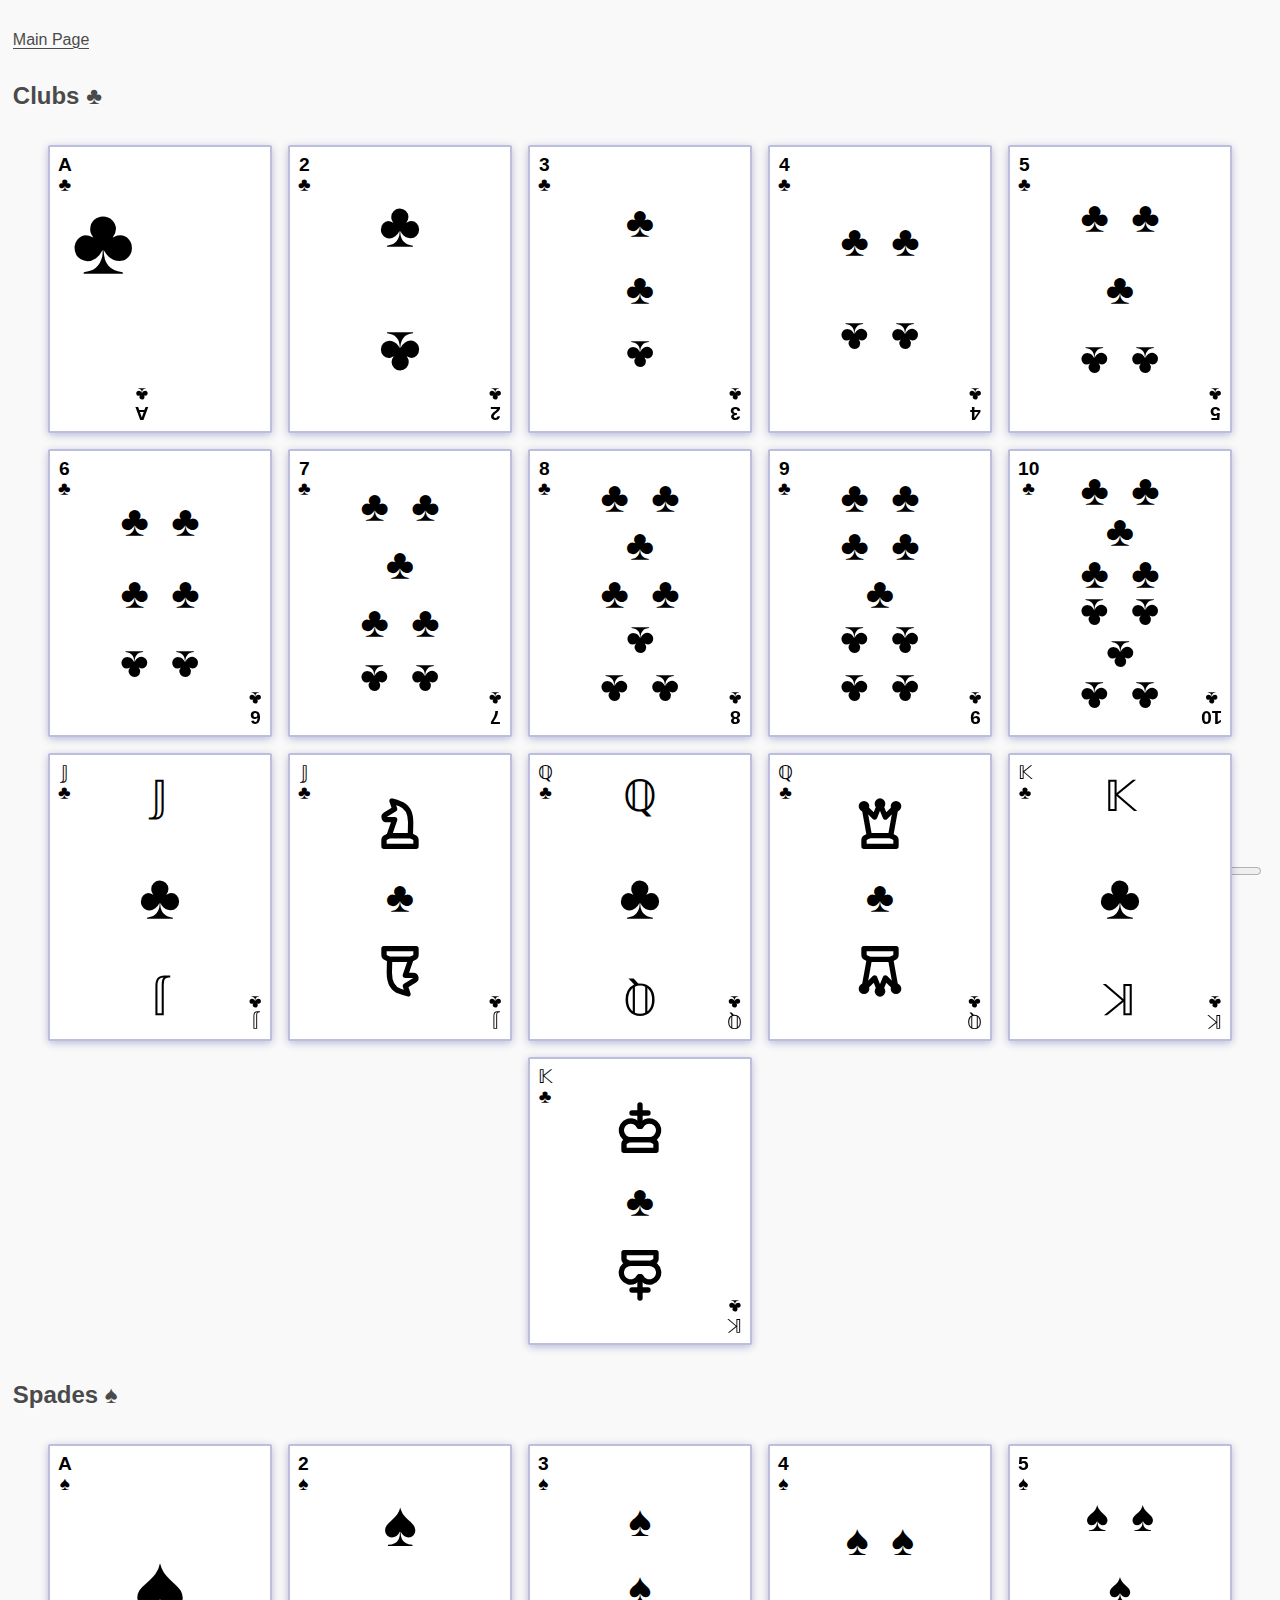
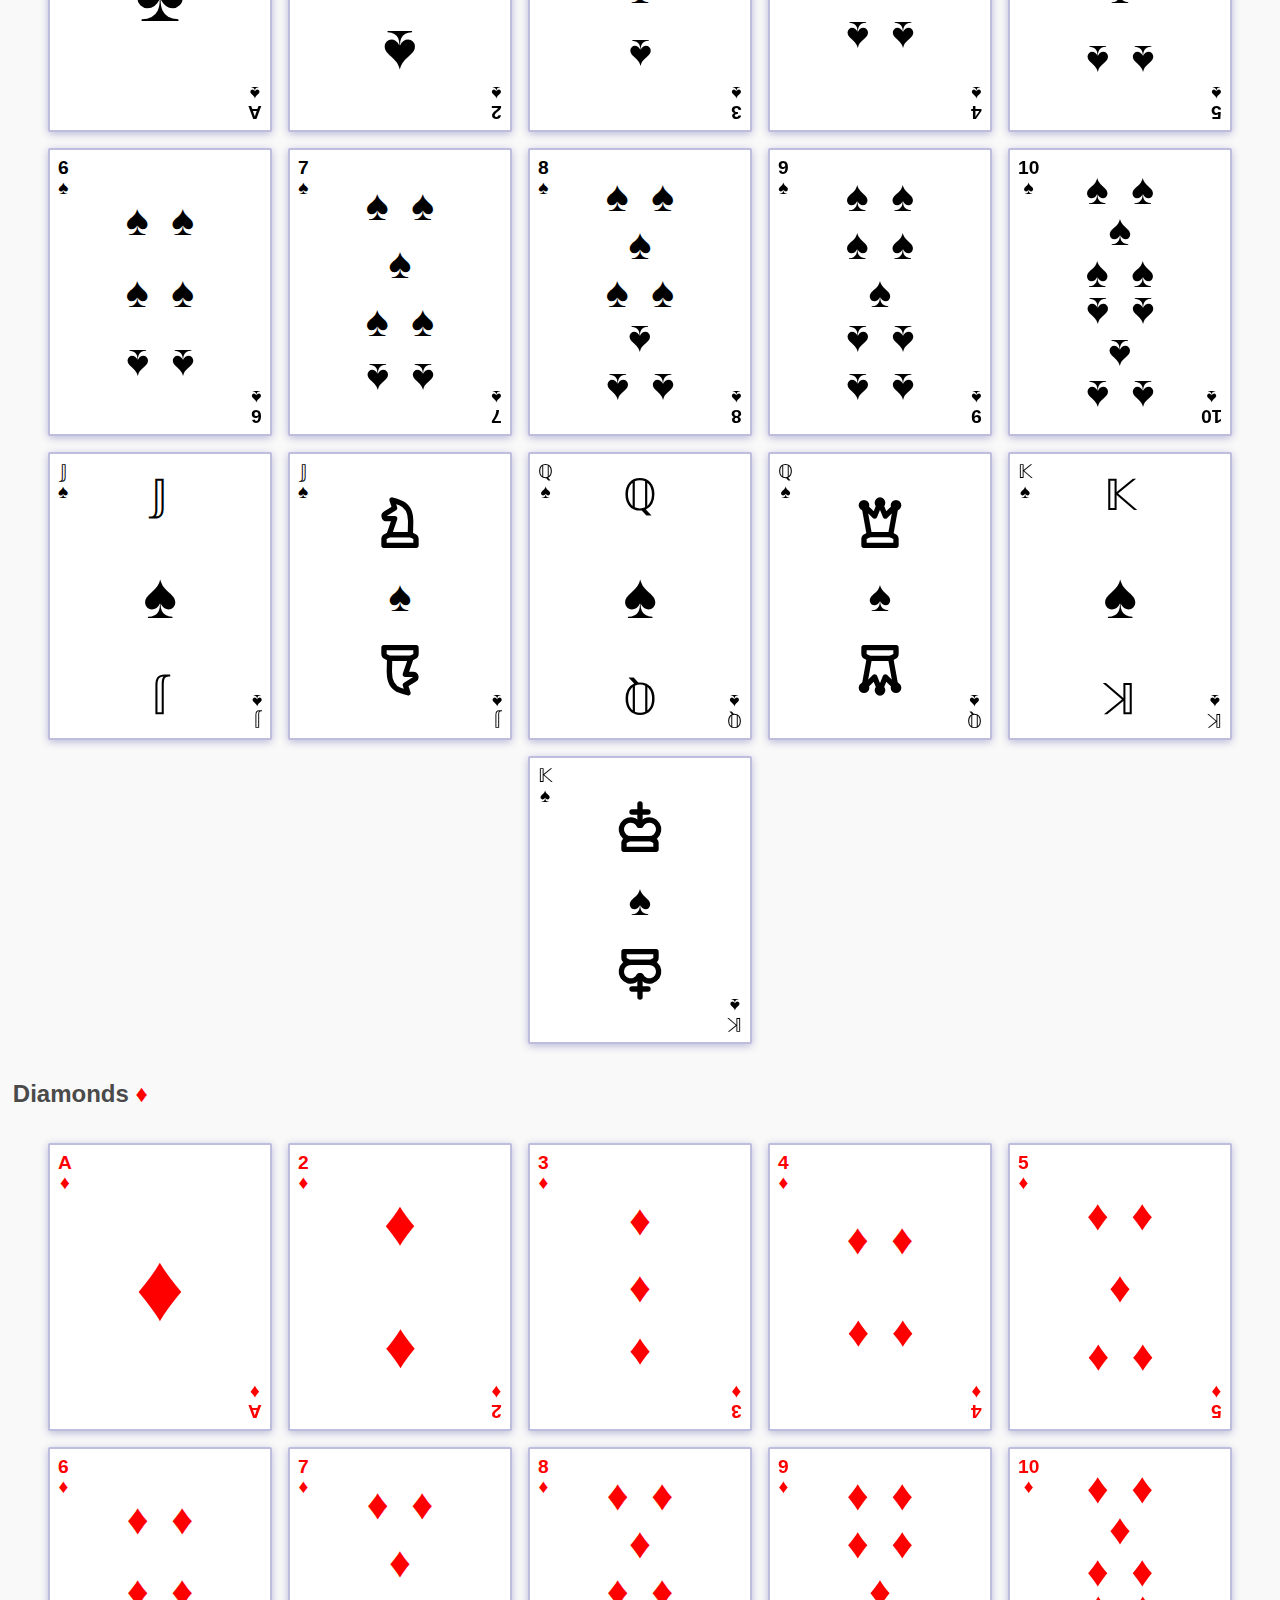
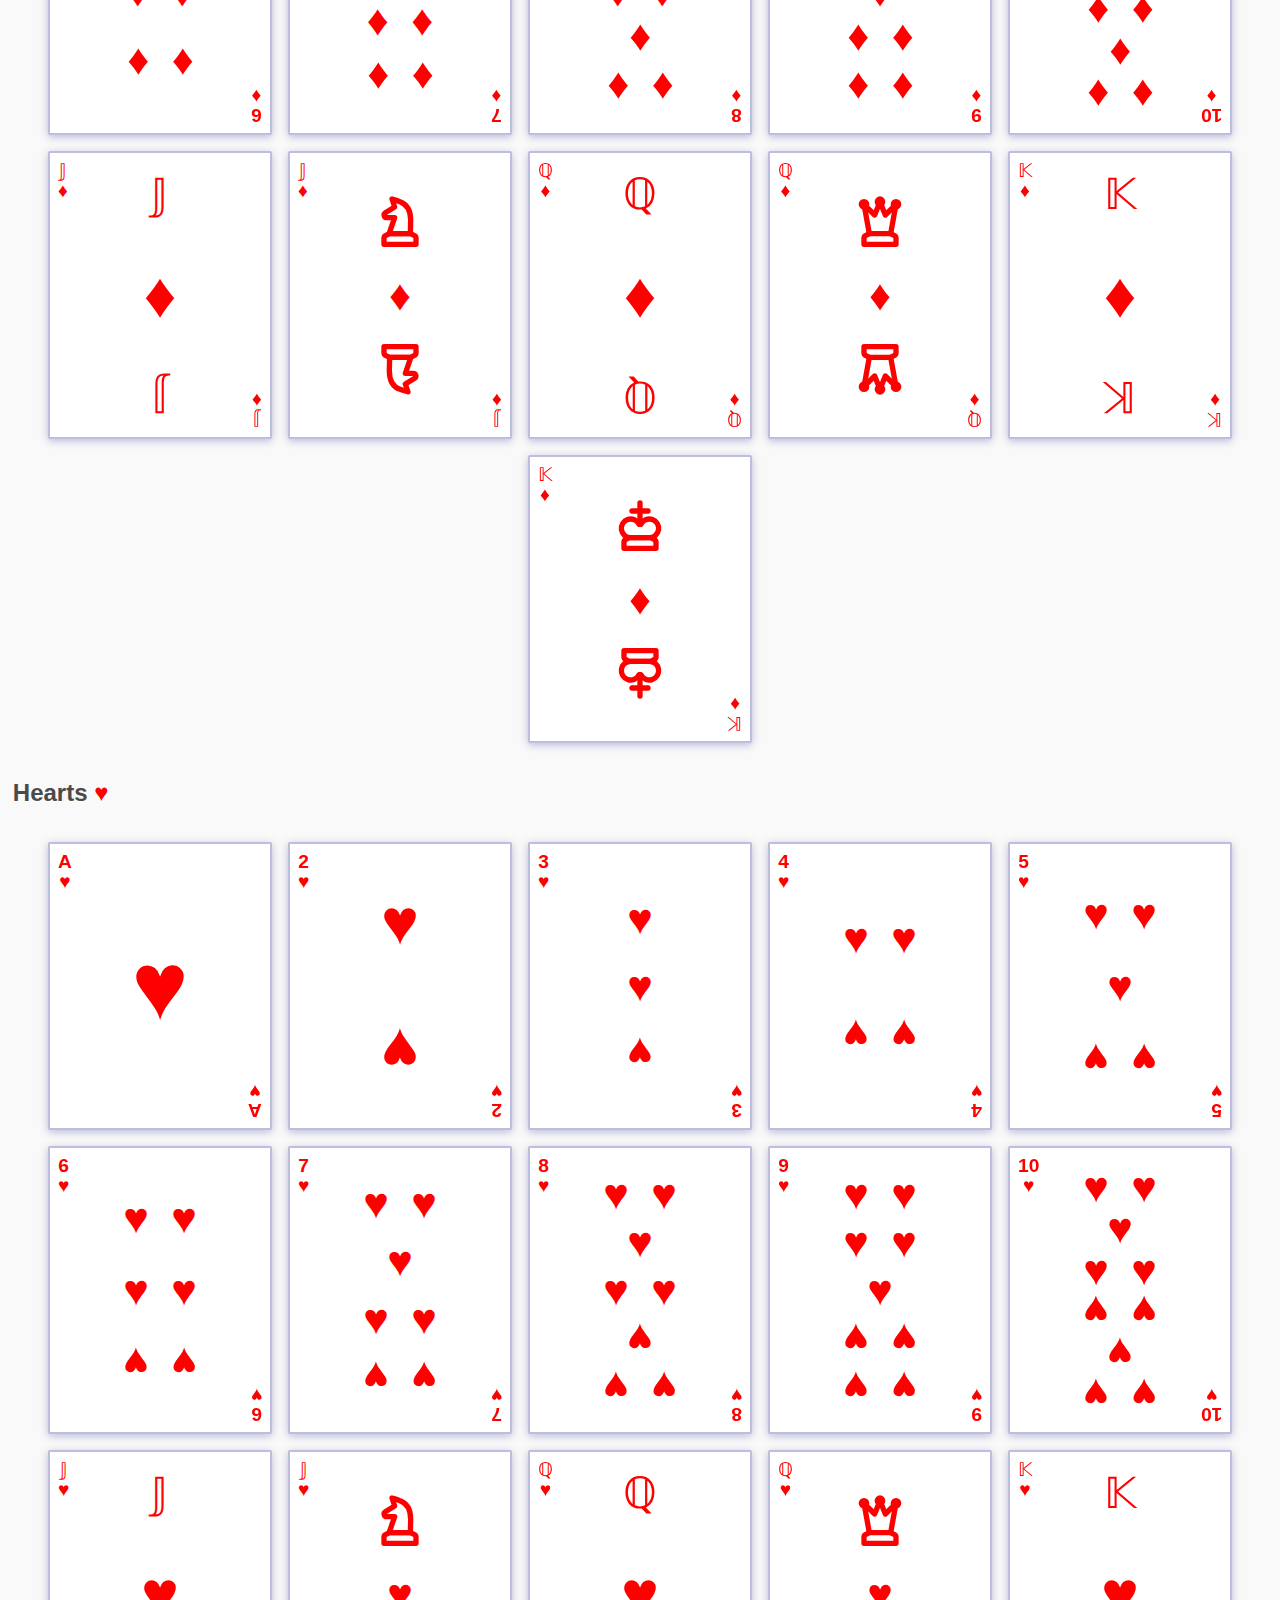
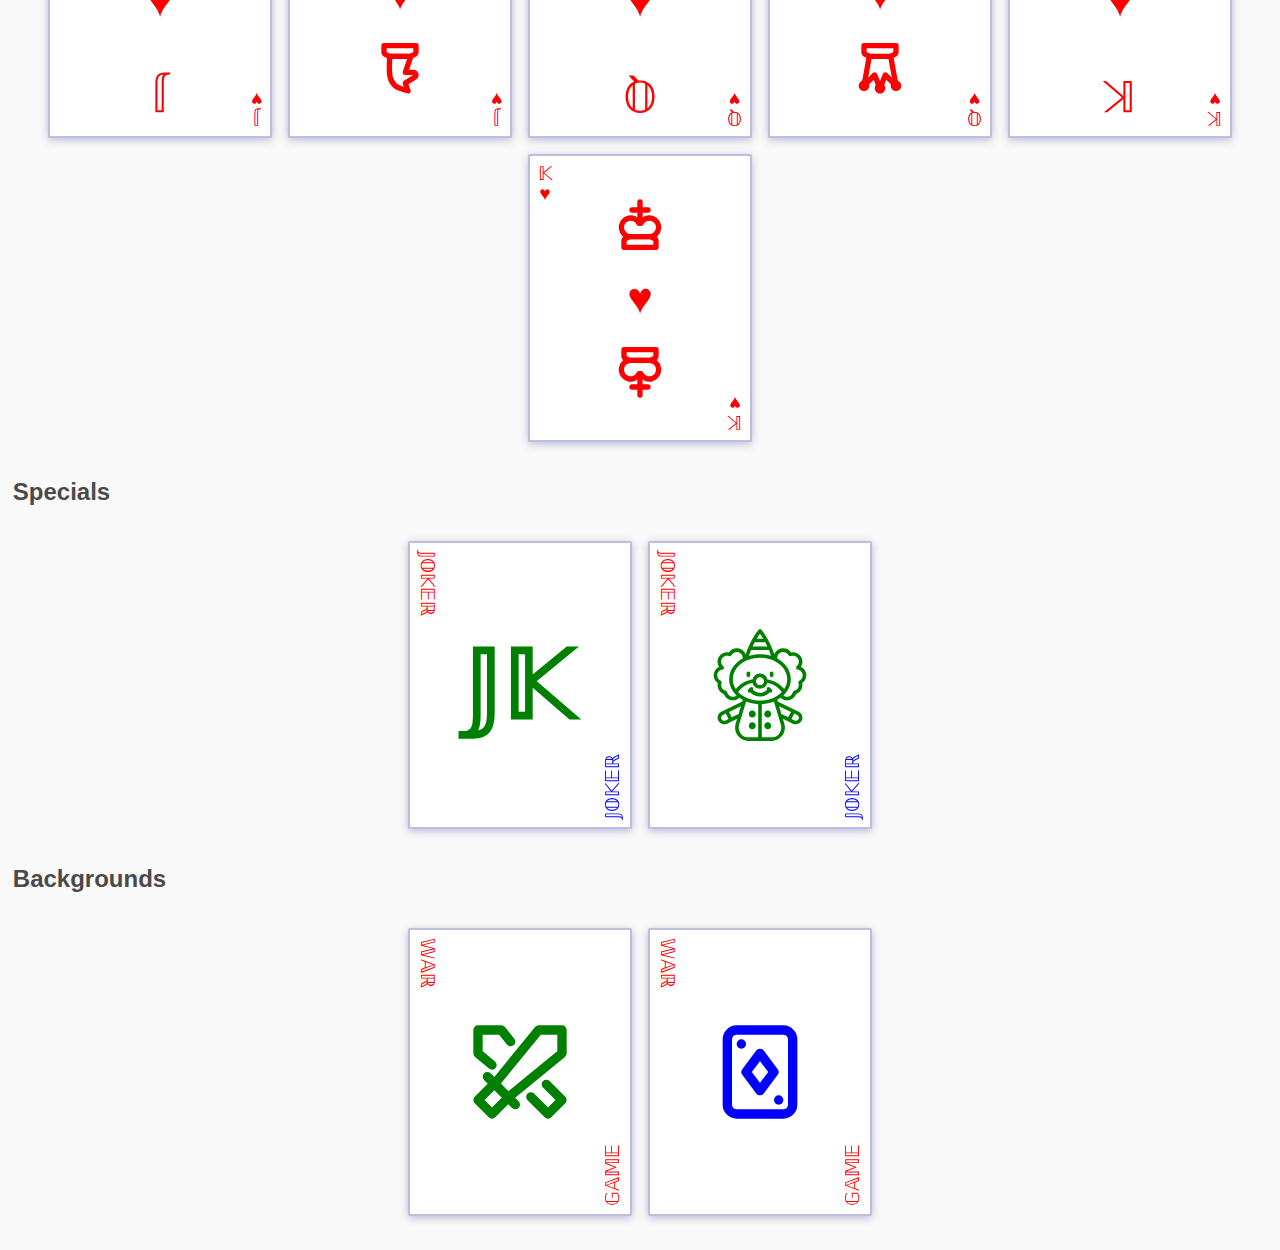
==== commit 756fab02: "Update" ====
--- a/card-list.html
+++ b/card-list.html
@@ -18,9 +18,7 @@
           <span class="small-letter-suit bold">A</span>
           <span class="small-letter-suit">&clubsuit;</span>
         </div>
-        <div class="card-body">
           <span class="single-letter-suit">&clubsuit;</span>
-        </div>
         <div class="card-bottom align-items-center">
           <span class="small-letter-suit bold">A</span>
           <span class="small-letter-suit">&clubsuit;</span>
--- a/styles/main.css
+++ b/styles/main.css
@@ -13,6 +13,7 @@
   --card-background: #ffffff;
   --card-background-text: #ff0000;
   --hover-shadow: #00800050;
+  --warbg-color: #008000;
 }
 
 /* better defaults */
@@ -62,8 +63,24 @@
   color: var(--blue);
 }
 
+.hidden {
+  visibility: hidden;
+}
+
+.button {
+  cursor: pointer;
+}
+
 .warbg {
-  background: green;
+  animation-name: disappear;
+  animation-duration: 2s;
+  animation-fill-mode: forwards;
+}
+
+.wargb-reverse {
+  animation-name: disappear-reverse;
+  animation-duration: 2s;
+  animation-fill-mode: forwards;
 }
 
 .card-background-text {
@@ -85,20 +102,34 @@
 }
 
 .outline-win {
-  border-style: solid;
-  border-width: 2px;
-  border-color: var(--green);
+  animation: pulse 600ms;
+  box-shadow: 0 0 0 2em transparent;
+  z-index: 20;
 }
 
 .outline-lost {
   border-style: solid;
-  border-width: 2px;
+  border-width: 0px;
   border-color: var(--red);
 }
 
 .outline-text {
   -webkit-text-fill-color: transparent;
   -webkit-text-stroke: 1px;
+}
+
+.dealing-card-pc,
+.dealing-card-player {
+  position: absolute;
+  transition: transform 0.1s ease-out;
+  z-index: 10;
+}
+
+.animated-card-pc,
+.animated-card-player {
+  position: fixed;
+  transition: all 0.3s ease-out;
+  z-index: 100;
 }
 
 /* containers */
@@ -124,12 +155,13 @@
   width: 14rem;
   height: 18rem;
   background: var(--card-background);
-  border: 2px solid var(--accent);
+  border: 2px solid var(--accent-shadow);
   border-radius: 2px;
   box-shadow: 0 2px 8px var(--accent-shadow);
   padding: 0.5rem;
   margin: 0.5rem;
   box-sizing: border-box;
+  z-index: 250;
 }
 
 .card-top {
@@ -300,13 +332,411 @@
 }
 
 /* animations */
-.card:hover {
+
+.card-ready:hover {
   box-shadow: 0 0px 26px var(--hover-shadow);
-  transition: all 0.1s ease-in-out 0s;
-}
-
-.card:active {
+  transition: all 0.2s ease-in-out 0s;
+  transform: translateY(-0.25em);
+}
+
+.card-ready:active {
   transform: scale(0.95);
+}
+
+.card-flip {
+  animation: flipCard 0.6s ease-out;
+  backface-visibility: visible;
+}
+
+.war-card-pc,
+.war-card-player {
+  position: absolute;
+  transition: transform 0.5s ease-out;
+  z-index: 10;
+}
+
+@keyframes flipCard {
+  0% {
+    transform: perspective(600px) rotateY(90deg);
+    opacity: 0;
+  }
+  100% {
+    transform: perspective(600px) rotateY(0deg);
+    opacity: 1;
+  }
+}
+
+@keyframes pulse {
+  0% {
+    box-shadow: 0 0 0 0 var(--accent);
+  }
+}
+
+@keyframes disappear {
+  from {
+    background-color: var(--background);
+  }
+  to {
+    background-color: var(--warbg-color);
+  }
+}
+
+@keyframes disappear-reverse {
+  from {
+    background-color: var(--warbg-color);
+  }
+  to {
+    background-color: var(--background);
+  }
+}
+
+/* fireworks */
+.pyro > .before,
+.pyro > .after {
+  position: absolute;
+  width: 15px;
+  height: 15px;
+  border-radius: 50%;
+  box-shadow: -120px -218.66667px blue, 248px -16.66667px #00ff84,
+    190px 16.33333px #002bff, -113px -308.66667px #ff009d,
+    -109px -287.66667px #ffb300, -50px -313.66667px #ff006e,
+    226px -31.66667px #ff4000, 180px -351.66667px #ff00d0,
+    -12px -338.66667px #00f6ff, 220px -388.66667px #99ff00,
+    -69px -27.66667px #ff0400, -111px -339.66667px #6200ff,
+    155px -237.66667px #00ddff, -152px -380.66667px #00ffd0,
+    -50px -37.66667px #00ffdd, -95px -175.66667px #a6ff00,
+    -88px 10.33333px #0d00ff, 112px -309.66667px #005eff,
+    69px -415.66667px #ff00a6, 168px -100.66667px #ff004c,
+    -244px 24.33333px #ff6600, 97px -325.66667px #ff0066,
+    -211px -182.66667px #00ffa2, 236px -126.66667px #b700ff,
+    140px -196.66667px #9000ff, 125px -175.66667px #00bbff,
+    118px -381.66667px #ff002f, 144px -111.66667px #ffae00,
+    36px -78.66667px #f600ff, -63px -196.66667px #c800ff,
+    -218px -227.66667px #d4ff00, -134px -377.66667px #ea00ff,
+    -36px -412.66667px #ff00d4, 209px -106.66667px #00fff2,
+    91px -278.66667px #000dff, -22px -191.66667px #9dff00,
+    139px -392.66667px #a6ff00, 56px -2.66667px #0099ff,
+    -156px -276.66667px #ea00ff, -163px -233.66667px #00fffb,
+    -238px -346.66667px #00ff73, 62px -363.66667px #0088ff,
+    244px -170.66667px #0062ff, 224px -142.66667px #b300ff,
+    141px -208.66667px #9000ff, 211px -285.66667px #ff6600,
+    181px -128.66667px #1e00ff, 90px -123.66667px #c800ff,
+    189px 70.33333px #00ffc8, -18px -383.66667px #00ff33,
+    100px -6.66667px #ff008c;
+  -moz-animation: 1s bang ease-out infinite backwards,
+    1s gravity ease-in infinite backwards, 5s position linear infinite backwards;
+  -webkit-animation: 1s bang ease-out infinite backwards,
+    1s gravity ease-in infinite backwards, 5s position linear infinite backwards;
+  -o-animation: 1s bang ease-out infinite backwards,
+    1s gravity ease-in infinite backwards, 5s position linear infinite backwards;
+  -ms-animation: 1s bang ease-out infinite backwards,
+    1s gravity ease-in infinite backwards, 5s position linear infinite backwards;
+  animation: 1s bang ease-out infinite backwards,
+    1s gravity ease-in infinite backwards, 5s position linear infinite backwards;
+}
+
+.pyro > .after {
+  -moz-animation-delay: 1.25s, 1.25s, 1.25s;
+  -webkit-animation-delay: 1.25s, 1.25s, 1.25s;
+  -o-animation-delay: 1.25s, 1.25s, 1.25s;
+  -ms-animation-delay: 1.25s, 1.25s, 1.25s;
+  animation-delay: 1.25s, 1.25s, 1.25s;
+  -moz-animation-duration: 1.25s, 1.25s, 6.25s;
+  -webkit-animation-duration: 1.25s, 1.25s, 6.25s;
+  -o-animation-duration: 1.25s, 1.25s, 6.25s;
+  -ms-animation-duration: 1.25s, 1.25s, 6.25s;
+  animation-duration: 1.25s, 1.25s, 6.25s;
+}
+
+@-webkit-keyframes bang {
+  from {
+    box-shadow: 0 0 white, 0 0 white, 0 0 white, 0 0 white, 0 0 white, 0 0 white,
+      0 0 white, 0 0 white, 0 0 white, 0 0 white, 0 0 white, 0 0 white,
+      0 0 white, 0 0 white, 0 0 white, 0 0 white, 0 0 white, 0 0 white,
+      0 0 white, 0 0 white, 0 0 white, 0 0 white, 0 0 white, 0 0 white,
+      0 0 white, 0 0 white, 0 0 white, 0 0 white, 0 0 white, 0 0 white,
+      0 0 white, 0 0 white, 0 0 white, 0 0 white, 0 0 white, 0 0 white,
+      0 0 white, 0 0 white, 0 0 white, 0 0 white, 0 0 white, 0 0 white,
+      0 0 white, 0 0 white, 0 0 white, 0 0 white, 0 0 white, 0 0 white,
+      0 0 white, 0 0 white, 0 0 white;
+  }
+}
+@-moz-keyframes bang {
+  from {
+    box-shadow: 0 0 white, 0 0 white, 0 0 white, 0 0 white, 0 0 white, 0 0 white,
+      0 0 white, 0 0 white, 0 0 white, 0 0 white, 0 0 white, 0 0 white,
+      0 0 white, 0 0 white, 0 0 white, 0 0 white, 0 0 white, 0 0 white,
+      0 0 white, 0 0 white, 0 0 white, 0 0 white, 0 0 white, 0 0 white,
+      0 0 white, 0 0 white, 0 0 white, 0 0 white, 0 0 white, 0 0 white,
+      0 0 white, 0 0 white, 0 0 white, 0 0 white, 0 0 white, 0 0 white,
+      0 0 white, 0 0 white, 0 0 white, 0 0 white, 0 0 white, 0 0 white,
+      0 0 white, 0 0 white, 0 0 white, 0 0 white, 0 0 white, 0 0 white,
+      0 0 white, 0 0 white, 0 0 white;
+  }
+}
+@-o-keyframes bang {
+  from {
+    box-shadow: 0 0 white, 0 0 white, 0 0 white, 0 0 white, 0 0 white, 0 0 white,
+      0 0 white, 0 0 white, 0 0 white, 0 0 white, 0 0 white, 0 0 white,
+      0 0 white, 0 0 white, 0 0 white, 0 0 white, 0 0 white, 0 0 white,
+      0 0 white, 0 0 white, 0 0 white, 0 0 white, 0 0 white, 0 0 white,
+      0 0 white, 0 0 white, 0 0 white, 0 0 white, 0 0 white, 0 0 white,
+      0 0 white, 0 0 white, 0 0 white, 0 0 white, 0 0 white, 0 0 white,
+      0 0 white, 0 0 white, 0 0 white, 0 0 white, 0 0 white, 0 0 white,
+      0 0 white, 0 0 white, 0 0 white, 0 0 white, 0 0 white, 0 0 white,
+      0 0 white, 0 0 white, 0 0 white;
+  }
+}
+@-ms-keyframes bang {
+  from {
+    box-shadow: 0 0 white, 0 0 white, 0 0 white, 0 0 white, 0 0 white, 0 0 white,
+      0 0 white, 0 0 white, 0 0 white, 0 0 white, 0 0 white, 0 0 white,
+      0 0 white, 0 0 white, 0 0 white, 0 0 white, 0 0 white, 0 0 white,
+      0 0 white, 0 0 white, 0 0 white, 0 0 white, 0 0 white, 0 0 white,
+      0 0 white, 0 0 white, 0 0 white, 0 0 white, 0 0 white, 0 0 white,
+      0 0 white, 0 0 white, 0 0 white, 0 0 white, 0 0 white, 0 0 white,
+      0 0 white, 0 0 white, 0 0 white, 0 0 white, 0 0 white, 0 0 white,
+      0 0 white, 0 0 white, 0 0 white, 0 0 white, 0 0 white, 0 0 white,
+      0 0 white, 0 0 white, 0 0 white;
+  }
+}
+@keyframes bang {
+  from {
+    box-shadow: 0 0 white, 0 0 white, 0 0 white, 0 0 white, 0 0 white, 0 0 white,
+      0 0 white, 0 0 white, 0 0 white, 0 0 white, 0 0 white, 0 0 white,
+      0 0 white, 0 0 white, 0 0 white, 0 0 white, 0 0 white, 0 0 white,
+      0 0 white, 0 0 white, 0 0 white, 0 0 white, 0 0 white, 0 0 white,
+      0 0 white, 0 0 white, 0 0 white, 0 0 white, 0 0 white, 0 0 white,
+      0 0 white, 0 0 white, 0 0 white, 0 0 white, 0 0 white, 0 0 white,
+      0 0 white, 0 0 white, 0 0 white, 0 0 white, 0 0 white, 0 0 white,
+      0 0 white, 0 0 white, 0 0 white, 0 0 white, 0 0 white, 0 0 white,
+      0 0 white, 0 0 white, 0 0 white;
+  }
+}
+@-webkit-keyframes gravity {
+  to {
+    transform: translateY(200px);
+    -moz-transform: translateY(200px);
+    -webkit-transform: translateY(200px);
+    -o-transform: translateY(200px);
+    -ms-transform: translateY(200px);
+    opacity: 0;
+  }
+}
+@-moz-keyframes gravity {
+  to {
+    transform: translateY(200px);
+    -moz-transform: translateY(200px);
+    -webkit-transform: translateY(200px);
+    -o-transform: translateY(200px);
+    -ms-transform: translateY(200px);
+    opacity: 0;
+  }
+}
+@-o-keyframes gravity {
+  to {
+    transform: translateY(200px);
+    -moz-transform: translateY(200px);
+    -webkit-transform: translateY(200px);
+    -o-transform: translateY(200px);
+    -ms-transform: translateY(200px);
+    opacity: 0;
+  }
+}
+@-ms-keyframes gravity {
+  to {
+    transform: translateY(200px);
+    -moz-transform: translateY(200px);
+    -webkit-transform: translateY(200px);
+    -o-transform: translateY(200px);
+    -ms-transform: translateY(200px);
+    opacity: 0;
+  }
+}
+@keyframes gravity {
+  to {
+    transform: translateY(200px);
+    -moz-transform: translateY(200px);
+    -webkit-transform: translateY(200px);
+    -o-transform: translateY(200px);
+    -ms-transform: translateY(200px);
+    opacity: 0;
+  }
+}
+@-webkit-keyframes position {
+  0%,
+  19.9% {
+    margin-top: 10%;
+    margin-left: 40%;
+  }
+
+  20%,
+  39.9% {
+    margin-top: 40%;
+    margin-left: 30%;
+  }
+
+  40%,
+  59.9% {
+    margin-top: 20%;
+    margin-left: 70%;
+  }
+
+  60%,
+  79.9% {
+    margin-top: 30%;
+    margin-left: 20%;
+  }
+
+  80%,
+  99.9% {
+    margin-top: 30%;
+    margin-left: 80%;
+  }
+}
+@-moz-keyframes position {
+  0%,
+  19.9% {
+    margin-top: 10%;
+    margin-left: 40%;
+  }
+
+  20%,
+  39.9% {
+    margin-top: 40%;
+    margin-left: 30%;
+  }
+
+  40%,
+  59.9% {
+    margin-top: 20%;
+    margin-left: 70%;
+  }
+
+  60%,
+  79.9% {
+    margin-top: 30%;
+    margin-left: 20%;
+  }
+
+  80%,
+  99.9% {
+    margin-top: 30%;
+    margin-left: 80%;
+  }
+}
+@-o-keyframes position {
+  0%,
+  19.9% {
+    margin-top: 10%;
+    margin-left: 40%;
+  }
+
+  20%,
+  39.9% {
+    margin-top: 40%;
+    margin-left: 30%;
+  }
+
+  40%,
+  59.9% {
+    margin-top: 20%;
+    margin-left: 70%;
+  }
+
+  60%,
+  79.9% {
+    margin-top: 30%;
+    margin-left: 20%;
+  }
+
+  80%,
+  99.9% {
+    margin-top: 30%;
+    margin-left: 80%;
+  }
+}
+@-ms-keyframes position {
+  0%,
+  19.9% {
+    margin-top: 10%;
+    margin-left: 40%;
+  }
+
+  20%,
+  39.9% {
+    margin-top: 40%;
+    margin-left: 30%;
+  }
+
+  40%,
+  59.9% {
+    margin-top: 20%;
+    margin-left: 70%;
+  }
+
+  60%,
+  79.9% {
+    margin-top: 30%;
+    margin-left: 20%;
+  }
+
+  80%,
+  99.9% {
+    margin-top: 30%;
+    margin-left: 80%;
+  }
+}
+@keyframes position {
+  0%,
+  19.9% {
+    margin-top: 10%;
+    margin-left: 40%;
+  }
+
+  20%,
+  39.9% {
+    margin-top: 40%;
+    margin-left: 30%;
+  }
+
+  40%,
+  59.9% {
+    margin-top: 20%;
+    margin-left: 70%;
+  }
+
+  60%,
+  79.9% {
+    margin-top: 30%;
+    margin-left: 20%;
+  }
+
+  80%,
+  99.9% {
+    margin-top: 30%;
+    margin-left: 80%;
+  }
+}
+
+.bounce {
+  animation: bounce 3s infinite;
+}
+
+@keyframes bounce {
+  0%,
+  20%,
+  50%,
+  80%,
+  100% {
+    transform: translateX(0);
+  }
+  40% {
+    transform: translateY(20px);
+  }
+  60% {
+    transform: translateY(10px);
+  }
 }
 
 /* misc */
@@ -315,6 +745,109 @@
   bottom: 1rem;
   right: 1rem;
   background: var(--background);
+}
+
+#scoreboard {
+  overflow: auto;
+  background: var(--background);
+  border: 1px solid var(--accent-shadow);
+  width: 100%;
+  border-collapse: collapse;
+  border-spacing: 1rem;
+  text-align: center;
+  z-index: 980;
+}
+
+.sticky {
+  position: fixed;
+  top: 0;
+  left: 0;
+  width: 100%;
+}
+
+.sticky + #game-container {
+  padding-top: 12rem;
+}
+
+/* modal */
+.topbar {
+  background-color: var(--background);
+  color: var(--default-font-color);
+  z-index: 9999;
+}
+
+input[type="checkbox"] {
+  display: none;
+}
+input[type="checkbox"]:checked ~ .modal,
+input[type="checkbox"]:checked ~ .modal-background {
+  display: block;
+}
+
+.modal-background {
+  width: 100%;
+  height: 100%;
+  background-color: rgba(0, 0, 0, 0.75);
+  position: fixed;
+  top: 0;
+  left: 0;
+  display: none;
+  z-index: 9998;
+}
+.modal {
+  position: fixed;
+  top: 0;
+  left: 0;
+  right: 0;
+  bottom: 0;
+  margin: auto;
+  display: none;
+  width: 50%;
+  height: 50%;
+  background-color: var(--card-background);
+  box-sizing: border-box;
+  z-index: 9999;
+}
+.modal > p {
+  padding: 15px;
+  margin: 0;
+}
+.modal-header {
+  background-color: var(--accent);
+  border-bottom: 1px solid var(--accent-shadow);
+  box-sizing: border-box;
+  height: 2rem;
+}
+
+.modal-header h3 {
+  color: var(--white);
+  margin: 0;
+  box-sizing: border-box;
+  padding-left: 1rem;
+  display: inline-block;
+}
+.modal-header label {
+  color: var(--white);
+  box-sizing: border-box;
+  float: right;
+  padding: 0 1rem 0 1rem;
+  cursor: pointer;
+}
+
+.modal-body {
+  background-color: var(--card-background);
+  padding-left: 1rem;
+}
+
+.modal-body p {
+  margin: 0;
+}
+
+.modal-footer {
+  position: absolute;
+  bottom: 1rem;
+  right: 1rem;
+  box-sizing: border-box;
 }
 
 /* debug */
@@ -343,7 +876,7 @@
   }
 
   .small-letter-suit {
-    font-size: 1.1rem;
+    font-size: 0.7rem;
   }
 
   .default-letter-suit {
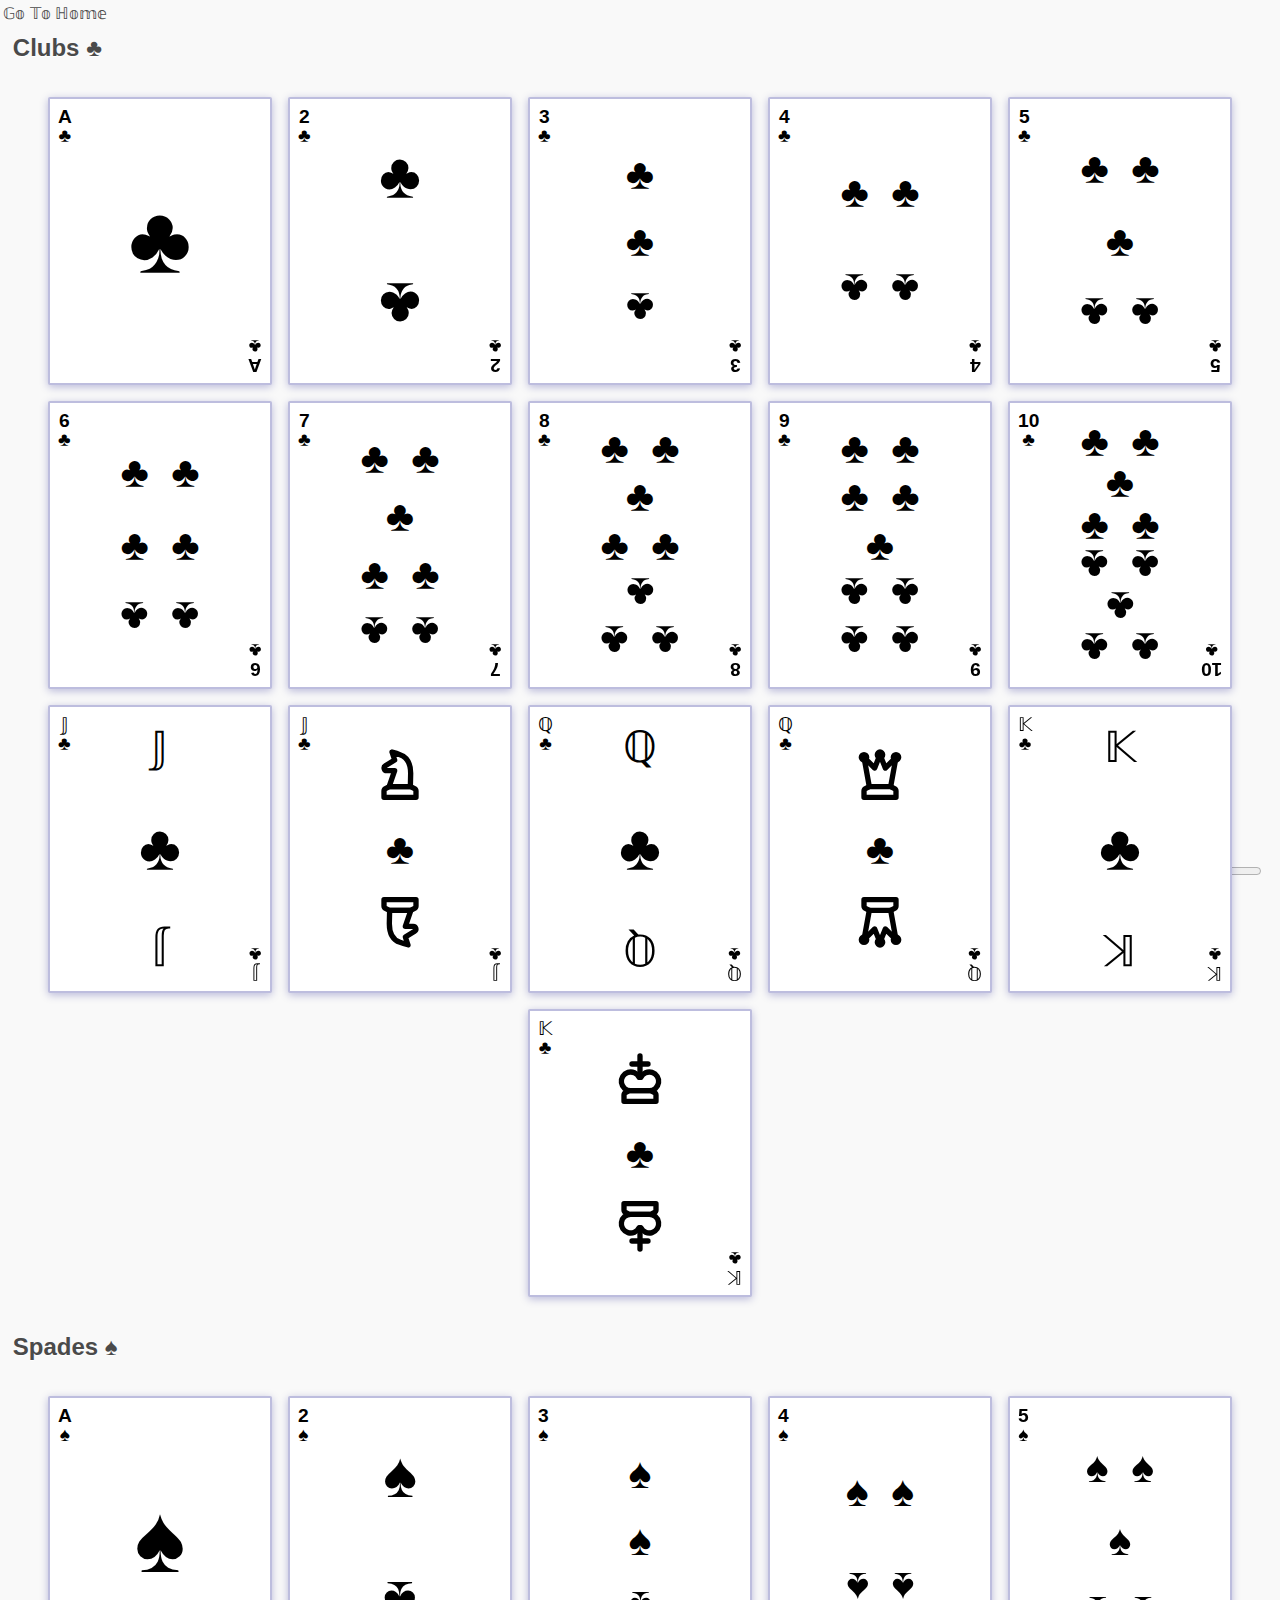
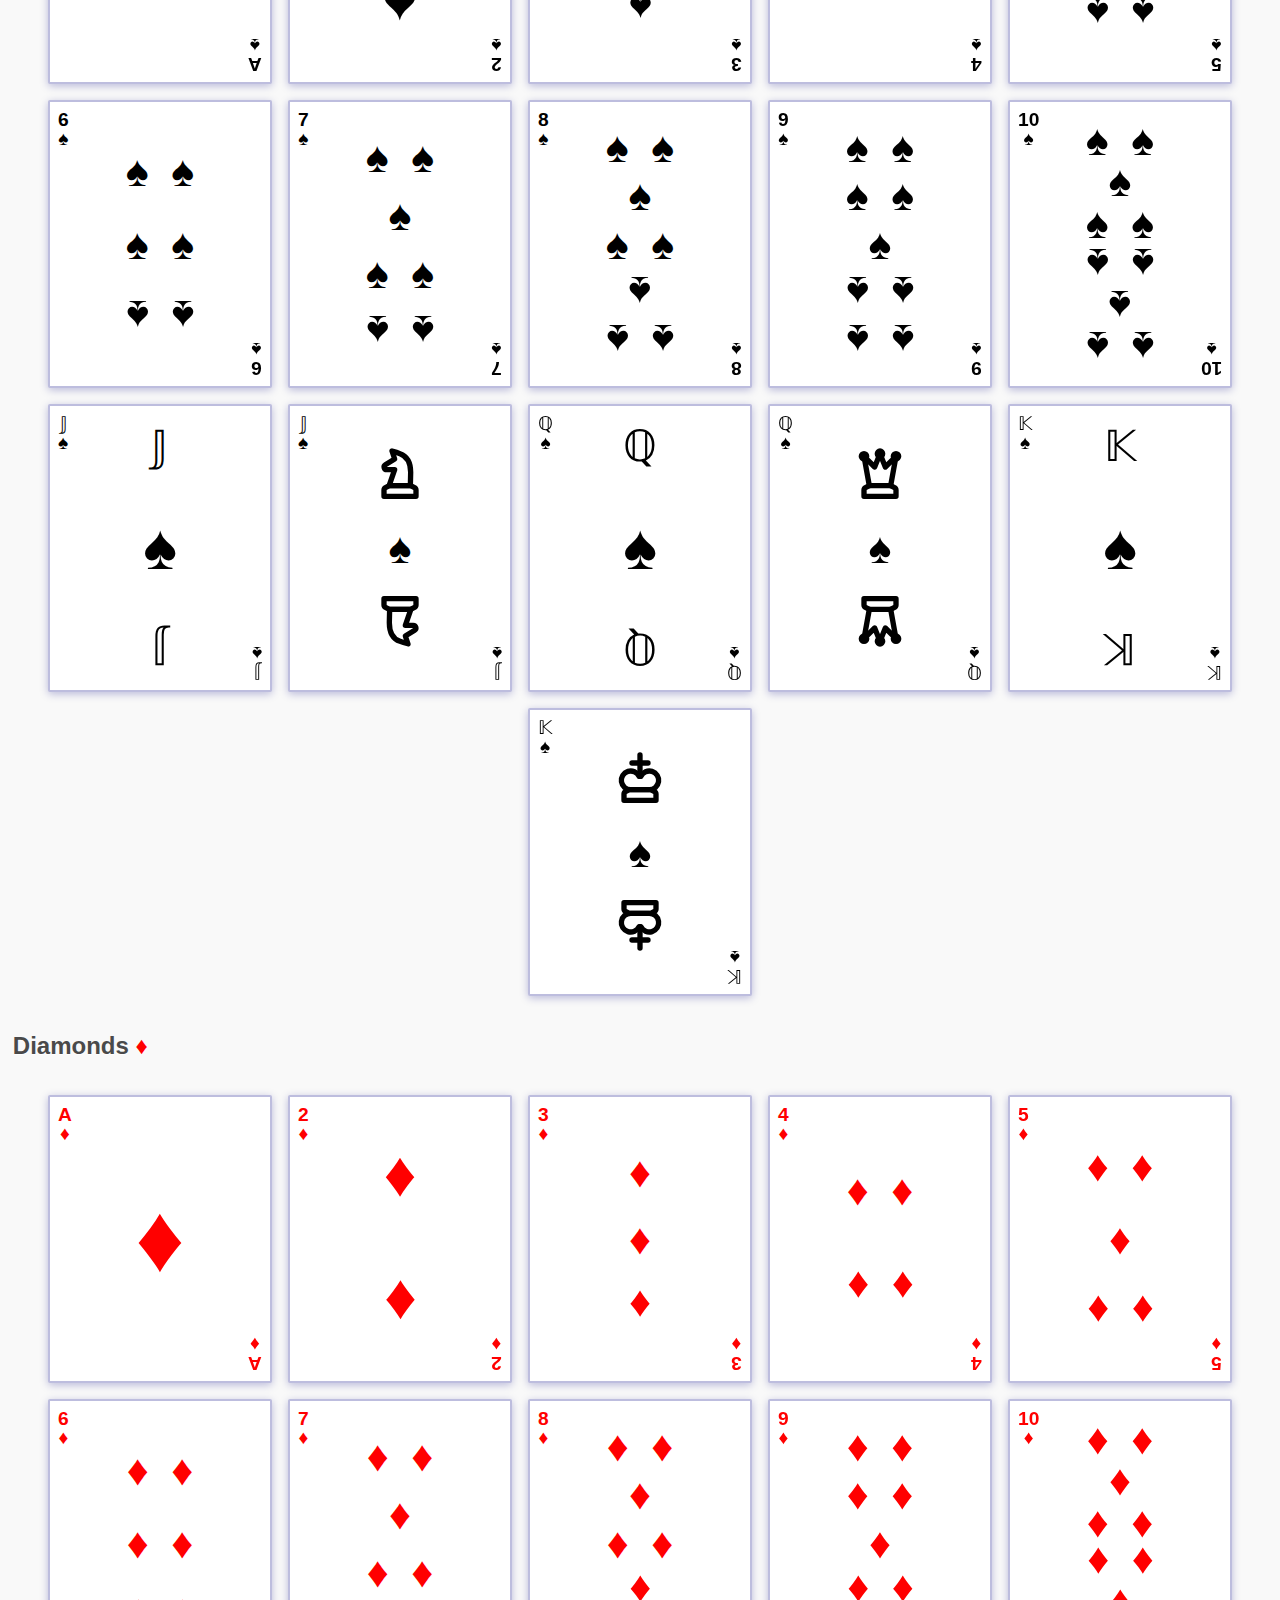
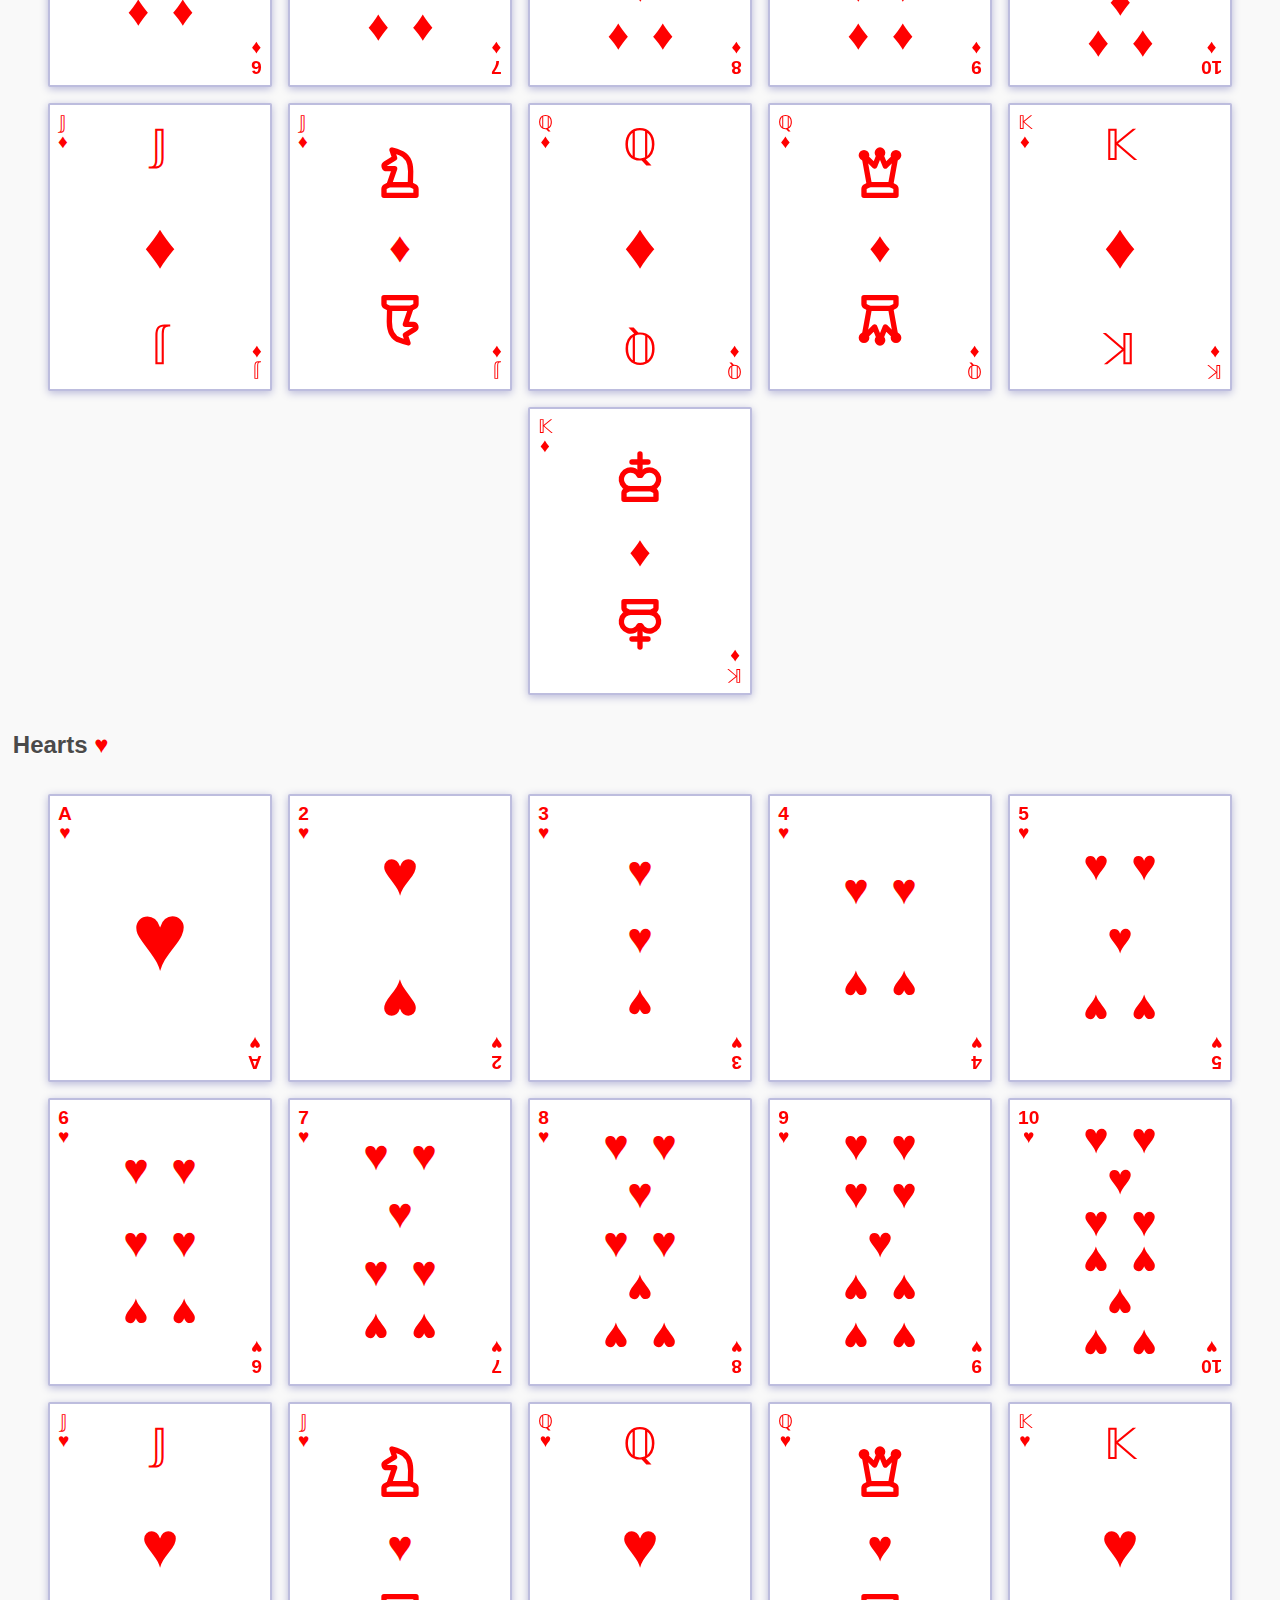
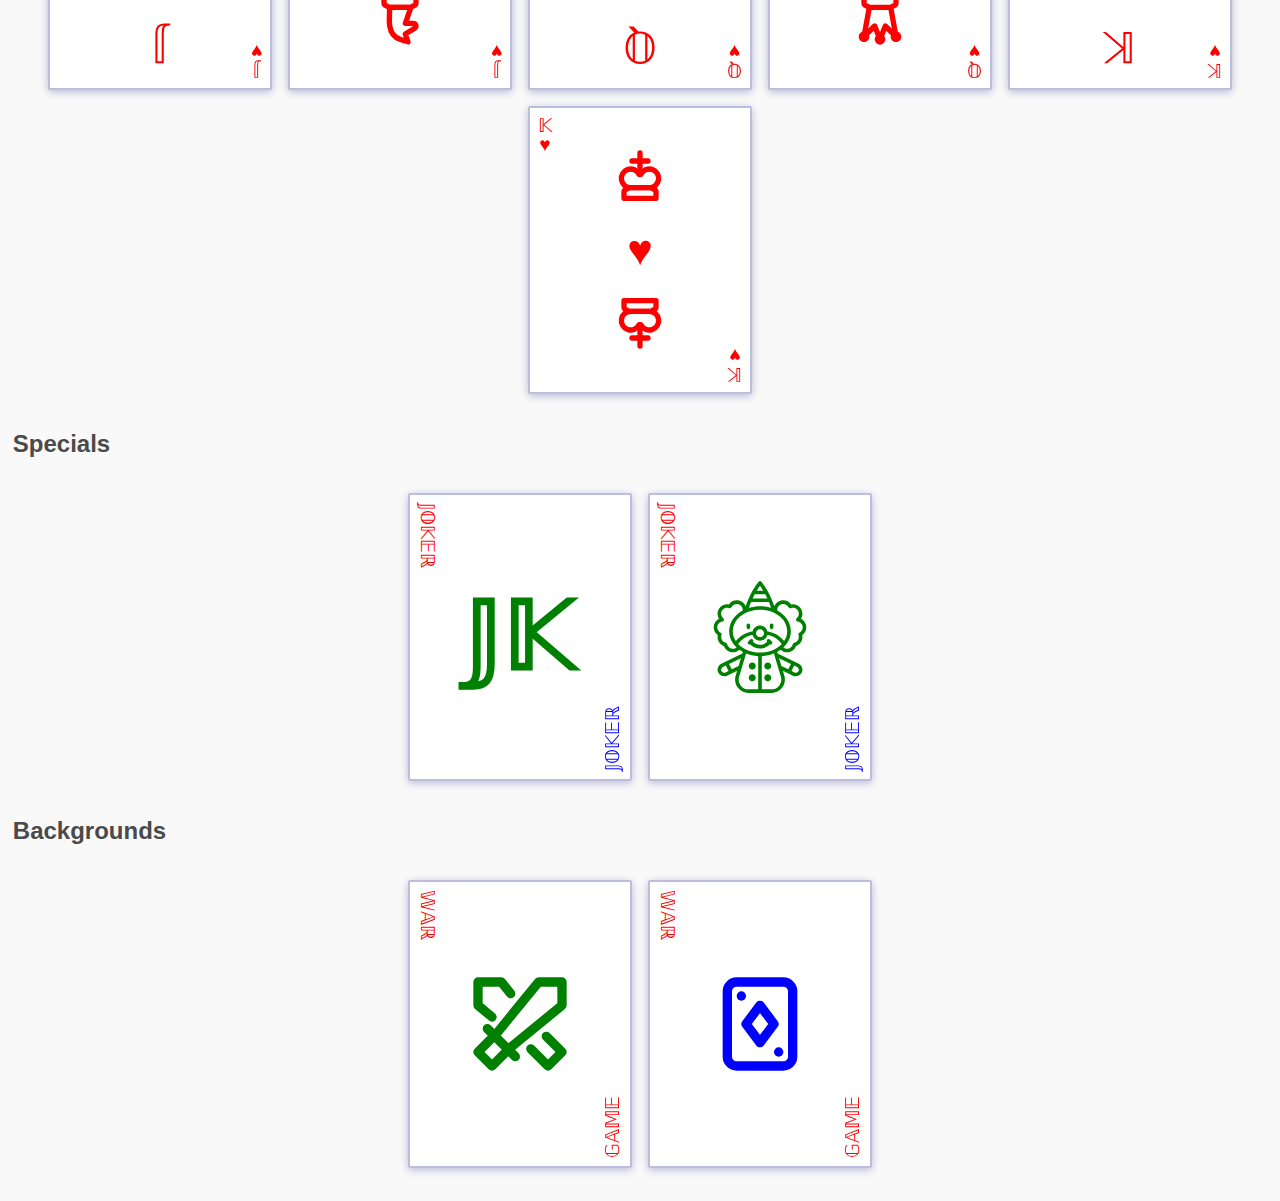
==== commit 573b6ab1: "Update" ====
--- a/card-list.html
+++ b/card-list.html
@@ -6,7 +6,11 @@
 </head>
 
 <body>
-  <a href="./index.html">Main Page</a>
+  <div class="topbar sticky small-letter">
+    <a class="button" href="./index.html"
+      >&Gopf;&oopf; &Topf;&oopf; &Hopf;&oopf;&mopf;&eopf;</a
+    >
+  </div>
   
   <div id="main-container">
     <h2>Clubs &clubsuit;</h2>
@@ -18,7 +22,9 @@
           <span class="small-letter-suit bold">A</span>
           <span class="small-letter-suit">&clubsuit;</span>
         </div>
+        <div class="card-body">
           <span class="single-letter-suit">&clubsuit;</span>
+        </div>
         <div class="card-bottom align-items-center">
           <span class="small-letter-suit bold">A</span>
           <span class="small-letter-suit">&clubsuit;</span>
--- a/styles/main.css
+++ b/styles/main.css
@@ -32,6 +32,7 @@
 code {
   background: white;
 }
+
 a {
   border-bottom: 1px solid var(--default-font-color);
   color: var(--default-font-color);
@@ -747,6 +748,7 @@
   background: var(--background);
 }
 
+/* scoreboard */
 #scoreboard {
   overflow: auto;
   background: var(--background);
@@ -758,6 +760,10 @@
   z-index: 980;
 }
 
+#scoreboard-title {
+  padding-top: 1.5rem;
+}
+
 .sticky {
   position: fixed;
   top: 0;
@@ -771,14 +777,20 @@
 
 /* modal */
 .topbar {
+  color: var(--default-font-color);
   background-color: var(--background);
-  color: var(--default-font-color);
   z-index: 9999;
+}
+
+.topbar > a {
+  border-bottom: 0px;
+  padding: 0.2rem 0.2rem;
 }
 
 input[type="checkbox"] {
   display: none;
 }
+
 input[type="checkbox"]:checked ~ .modal,
 input[type="checkbox"]:checked ~ .modal-background {
   display: block;
@@ -794,6 +806,7 @@
   display: none;
   z-index: 9998;
 }
+
 .modal {
   position: fixed;
   top: 0;
@@ -808,10 +821,12 @@
   box-sizing: border-box;
   z-index: 9999;
 }
+
 .modal > p {
   padding: 15px;
   margin: 0;
 }
+
 .modal-header {
   background-color: var(--accent);
   border-bottom: 1px solid var(--accent-shadow);
@@ -826,6 +841,7 @@
   padding-left: 1rem;
   display: inline-block;
 }
+
 .modal-header label {
   color: var(--white);
   box-sizing: border-box;
@@ -839,7 +855,7 @@
   padding-left: 1rem;
 }
 
-.modal-body p {
+.modal-body > p {
   margin: 0;
 }
 
@@ -980,6 +996,10 @@
     width: 3rem;
     height: 3rem;
   }
+
+  #scoreboard-title {
+    padding-top: 0rem;
+  }
 }
 
 /* Styles for medium screens (e.g., tablets) */
